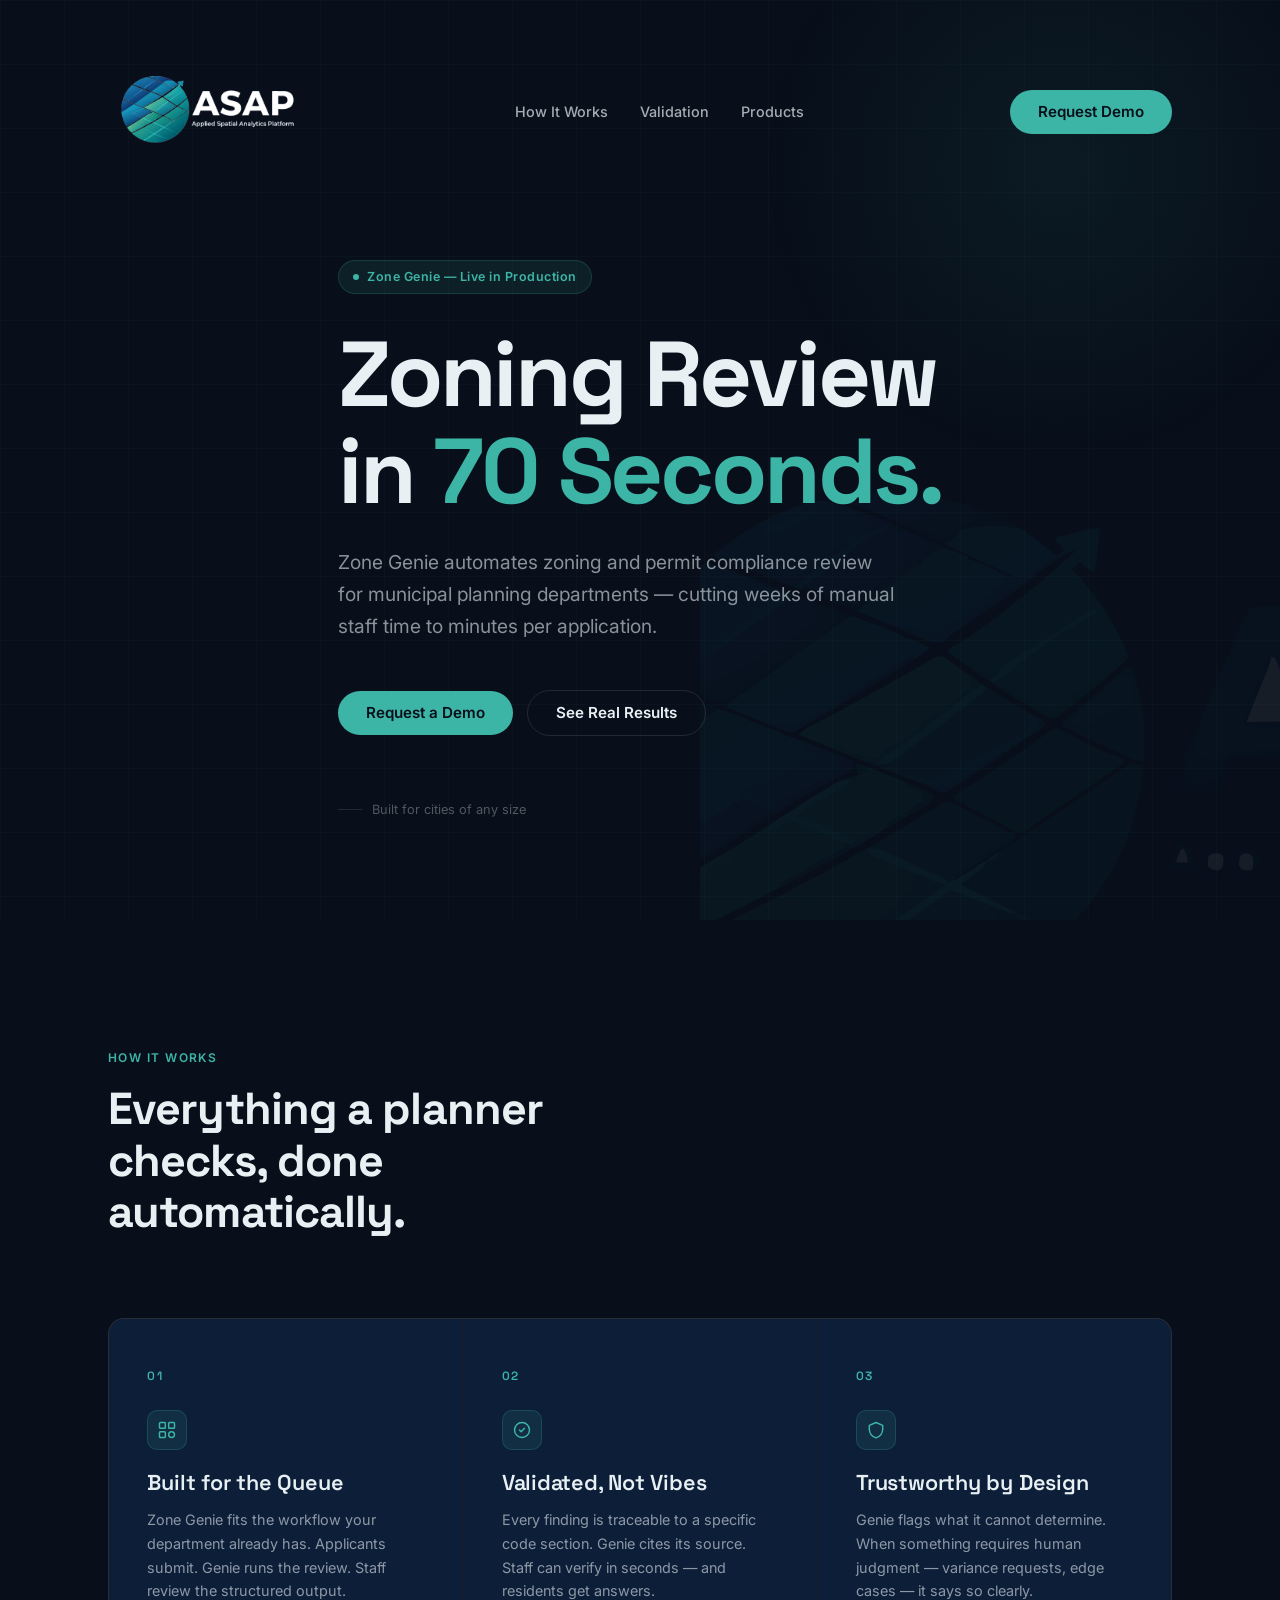
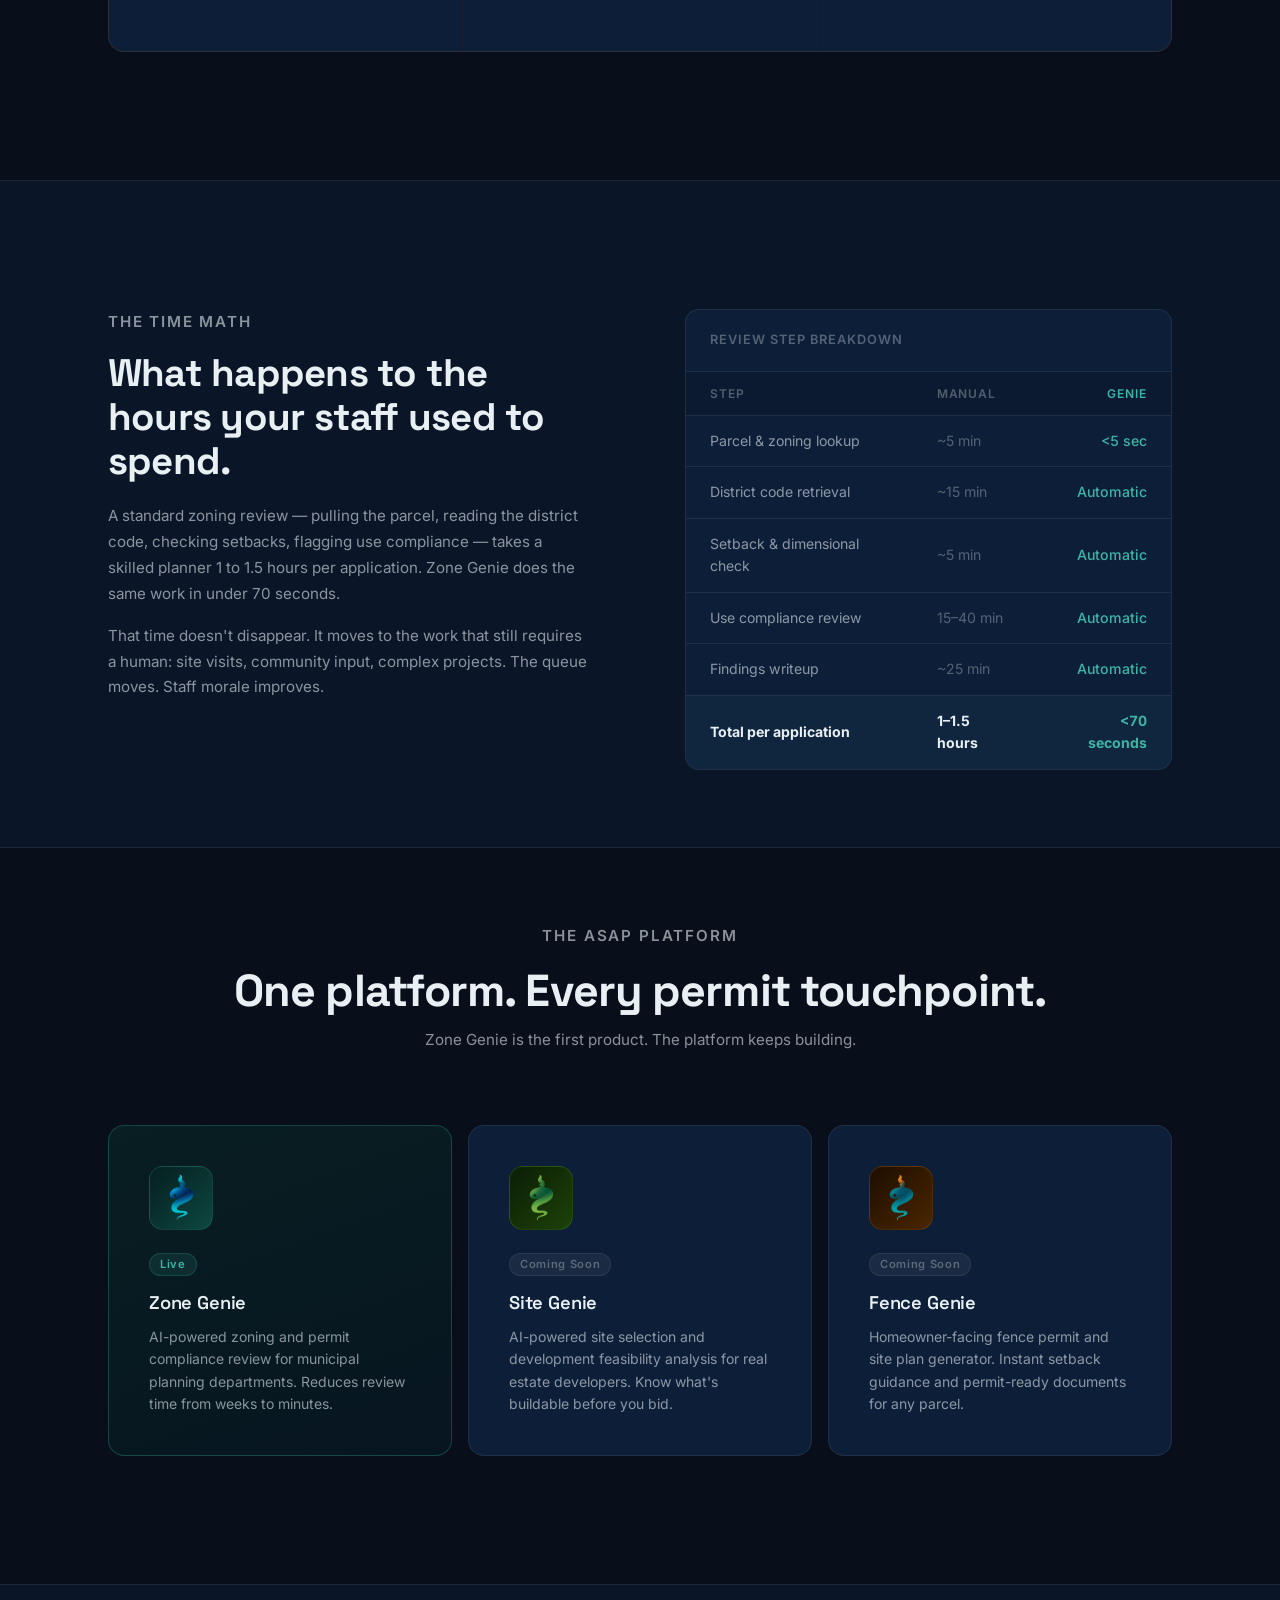
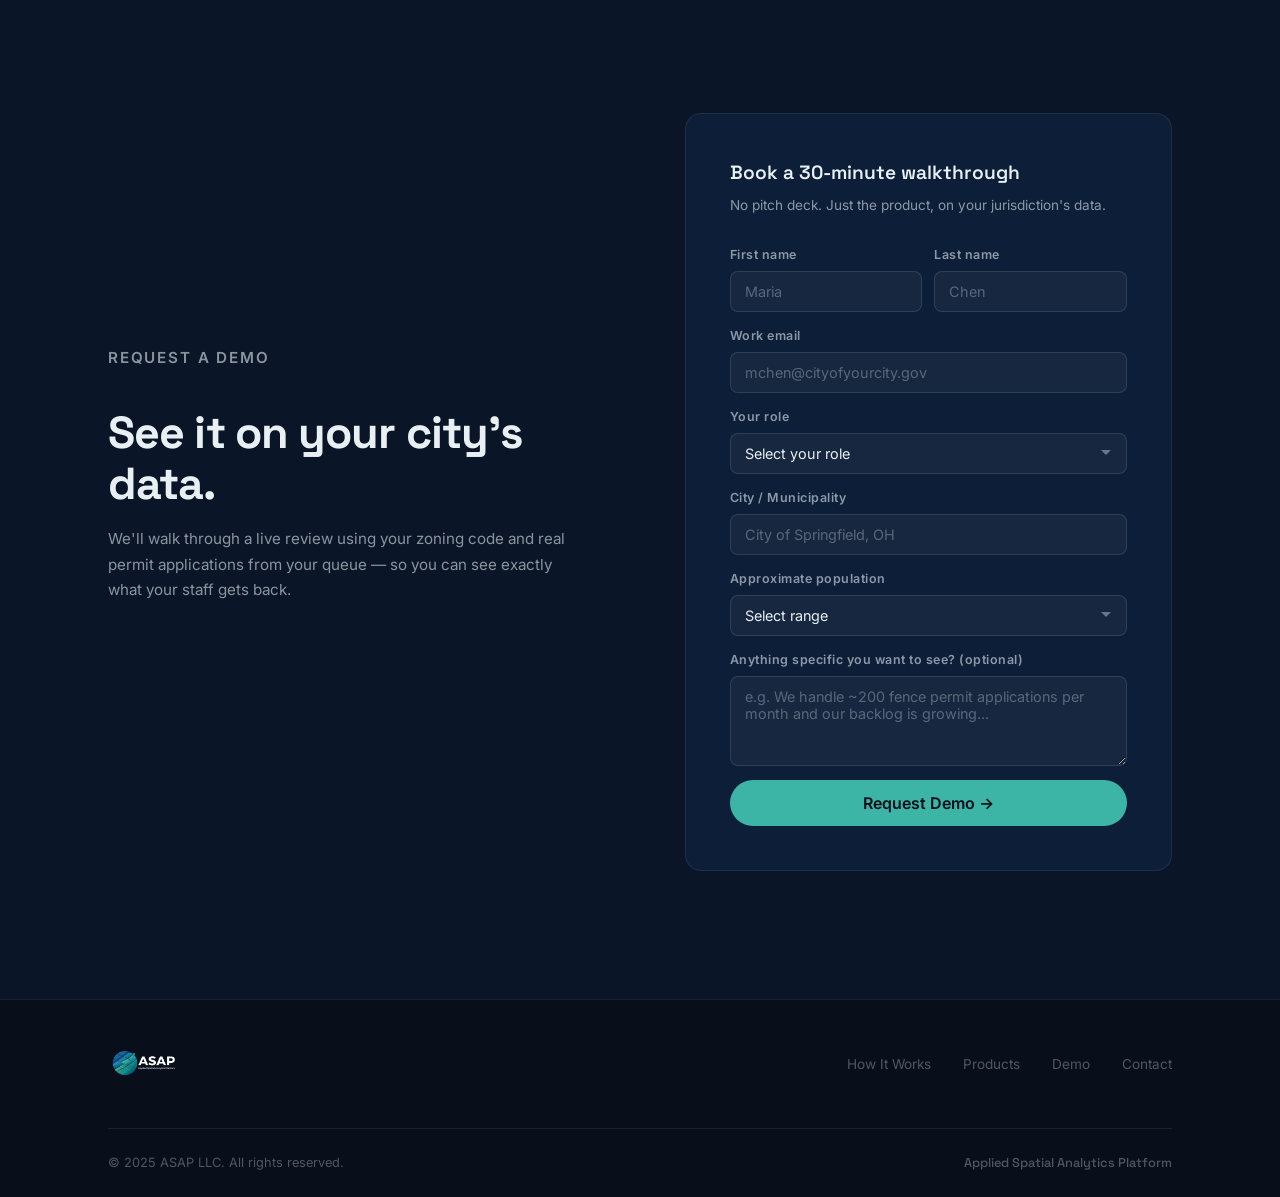
==== index.html @ 1a7049c8 "Initial commit — asapgenie.com marketing site" ====
<!DOCTYPE html>
<html lang="en">
<head>
  <meta charset="UTF-8">
  <meta name="viewport" content="width=device-width, initial-scale=1.0">
  <title>ASAP | Zone Genie — Zoning Review in 70 Seconds</title>
  <meta name="description" content="Zone Genie by ASAP automates zoning and permit review for municipal planning departments. AI-powered compliance checks in minutes, not weeks.">
  <link rel="canonical" href="https://asapgenie.com/">
  <meta property="og:type" content="website">
  <meta property="og:url" content="https://asapgenie.com/">
  <meta property="og:title" content="ASAP | Zone Genie — Zoning Review in 70 Seconds">
  <meta property="og:description" content="Zone Genie automates zoning and permit review so municipalities can process applications in minutes, not weeks.">
  <meta property="og:image" content="https://asapgenie.com/og-image.png">
  <meta property="og:site_name" content="ASAP — Applied Spatial Analytics Platform">
  <meta name="twitter:card" content="summary_large_image">
  <meta name="twitter:title" content="ASAP | Zone Genie — Zoning Review in 70 Seconds">
  <meta name="twitter:description" content="AI-powered zoning and permit review for municipalities.">
  <meta name="twitter:image" content="https://asapgenie.com/og-image.png">
  <link rel="icon" type="image/svg+xml" href="favicon.svg">
  <link rel="icon" type="image/png" sizes="32x32" href="favicon-32.png">
  <link rel="apple-touch-icon" sizes="180x180" href="apple-touch-icon.png">

  <link rel="preconnect" href="https://fonts.googleapis.com">
  <link rel="preconnect" href="https://fonts.gstatic.com" crossorigin>
  <link href="https://fonts.googleapis.com/css2?family=Space+Grotesk:wght@500;600;700&family=Inter:wght@400;500;600&display=swap" rel="stylesheet">

  <style>
    /* ─── Reset ─────────────────────────────────────────────────── */
    *, *::before, *::after { box-sizing: border-box; margin: 0; padding: 0; }
    html { scroll-behavior: smooth; -webkit-text-size-adjust: 100%; }

    /* ─── Tokens ─────────────────────────────────────────────────── */
    :root {
      --bg-base:     #080f1a;
      --bg-surface:  #0a1628;
      --bg-elevated: #0f2b4a;
      --bg-card:     #0d1f38;

      --text-primary:   #e8f0f4;
      --text-secondary: rgba(232,240,244,0.58);
      --text-tertiary:  rgba(232,240,244,0.32);

      --accent:       #3db5a6;
      --accent-dim:   #2a8a7e;
      --accent-glow:  rgba(61,181,166,0.10);
      --accent-border: rgba(61,181,166,0.20);

      /* Product brand colors */
      --color-zg:        #3db5a6;
      --color-zg-border: rgba(61,181,166,0.28);
      --color-zg-bg:     rgba(61,181,166,0.06);
      --color-sg:        #5ec42a;
      --color-sg-border: rgba(94,196,42,0.28);
      --color-sg-bg:     rgba(94,196,42,0.06);
      --color-fg:        #d4831c;
      --color-fg-border: rgba(212,131,28,0.28);
      --color-fg-bg:     rgba(212,131,28,0.06);

      --border:       rgba(255,255,255,0.07);
      --border-light: rgba(255,255,255,0.11);

      --font-display: 'Space Grotesk', sans-serif;
      --font-body:    'Inter', sans-serif;

      --ease-out: cubic-bezier(0.23, 1, 0.32, 1);
      --ease-in-out: cubic-bezier(0.77, 0, 0.175, 1);

      --section-pad: clamp(80px, 10vw, 140px);
      --container:   1160px;
      --gutter:      clamp(20px, 5vw, 48px);
    }

    /* ─── Base ───────────────────────────────────────────────────── */
    body {
      background: var(--bg-base);
      color: var(--text-primary);
      font-family: var(--font-body);
      font-size: 1rem;
      line-height: 1.6;
      overflow-x: hidden;
    }

    ::selection { background: var(--accent); color: #080f1a; }

    a { color: inherit; text-decoration: none; }

    img { display: block; max-width: 100%; }

    .container {
      max-width: var(--container);
      margin: 0 auto;
      padding: 0 var(--gutter);
    }

    /* ─── Nav ────────────────────────────────────────────────────── */
    .nav {
      position: fixed;
      top: 0; left: 0; right: 0;
      z-index: 100;
      padding: 12px 0;
      transition: background-color 280ms var(--ease-out),
                  box-shadow 280ms var(--ease-out),
                  padding 280ms var(--ease-out);
    }

    .nav.scrolled {
      background: rgba(8,15,26,0.92);
      backdrop-filter: blur(20px);
      -webkit-backdrop-filter: blur(20px);
      box-shadow: 0 1px 0 var(--border);
      padding: 8px 0;
    }

    .nav__inner {
      display: flex;
      align-items: center;
      justify-content: space-between;
      gap: 36px;
    }

    .nav__logo {
      display: flex;
      align-items: center;
      gap: 10px;
      flex-shrink: 0;
    }

    .nav__logo img {
      height: 200px;
      width: auto;
      display: block;
      transition: height 320ms var(--ease-out);
    }

    .nav.scrolled .nav__logo img {
      height: 72px;
    }

    .nav__links {
      display: flex;
      align-items: center;
      gap: 32px;
      list-style: none;
    }

    .nav__links a {
      font-size: 0.9rem;
      font-weight: 500;
      color: rgba(232,240,244,0.70);
      transition: color 200ms var(--ease-out);
    }

    @media (hover: hover) and (pointer: fine) {
      .nav__links a:hover { color: var(--text-primary); }
    }

    .nav__cta {
      display: flex;
      align-items: center;
      gap: 12px;
      flex-shrink: 0;
    }

    .nav__hamburger {
      display: none;
      background: none;
      border: none;
      cursor: pointer;
      padding: 4px;
      color: var(--text-primary);
    }

    /* ─── Buttons ────────────────────────────────────────────────── */
    .btn {
      display: inline-flex;
      align-items: center;
      justify-content: center;
      gap: 8px;
      font-family: var(--font-body);
      font-size: 0.9rem;
      font-weight: 600;
      line-height: 1;
      border-radius: 50px;
      border: none;
      cursor: pointer;
      white-space: nowrap;
      transition: transform 160ms var(--ease-out),
                  box-shadow 160ms var(--ease-out),
                  background-color 160ms var(--ease-out);
    }

    .btn:active { transform: scale(0.97); }

    .btn--ghost {
      padding: 10px 20px;
      background: rgba(255,255,255,0.06);
      color: var(--text-primary);
      border: 1px solid var(--border-light);
    }

    @media (hover: hover) and (pointer: fine) {
      .btn--ghost:hover {
        background: rgba(255,255,255,0.10);
        border-color: rgba(255,255,255,0.18);
      }
    }

    .btn--primary {
      padding: 14px 28px;
      background: var(--accent);
      color: #080f1a;
      font-size: 0.95rem;
    }

    @media (hover: hover) and (pointer: fine) {
      .btn--primary:hover {
        background: #4ec9b9;
        box-shadow: 0 8px 32px rgba(61,181,166,0.28);
        transform: translateY(-1px);
      }
    }

    .btn--primary:active { transform: scale(0.97); }

    .btn--outline {
      padding: 14px 28px;
      background: transparent;
      color: var(--text-primary);
      border: 1px solid var(--border-light);
      font-size: 0.95rem;
    }

    @media (hover: hover) and (pointer: fine) {
      .btn--outline:hover {
        border-color: var(--accent-border);
        color: var(--accent);
        transform: translateY(-1px);
      }
    }

    .btn--outline:active { transform: scale(0.97); }

    /* ─── Mobile Menu ────────────────────────────────────────────── */
    .mobile-menu {
      display: none;
      position: fixed;
      top: 0; left: 0; right: 0; bottom: 0;
      z-index: 99;
      background: var(--bg-base);
      padding: 100px var(--gutter) 40px;
      flex-direction: column;
      gap: 8px;
      opacity: 0;
      transform: translateY(-8px);
      transition: opacity 200ms var(--ease-out),
                  transform 200ms var(--ease-out);
    }

    .mobile-menu.open {
      display: flex;
      opacity: 1;
      transform: translateY(0);
    }

    .mobile-menu a {
      font-size: 1.4rem;
      font-family: var(--font-display);
      font-weight: 600;
      color: var(--text-secondary);
      padding: 12px 0;
      border-bottom: 1px solid var(--border);
      transition: color 150ms var(--ease-out);
    }

    .mobile-menu a:hover { color: var(--text-primary); }

    .mobile-menu .btn--primary { margin-top: 24px; width: fit-content; }

    /* ─── Fade-up animation (scroll-triggered, below fold) ─────── */
    .fade-up {
      opacity: 0;
      transform: translateY(12px);
      transition: opacity 400ms var(--ease-out),
                  transform 400ms var(--ease-out);
    }

    .fade-up.visible {
      opacity: 1;
      transform: translateY(0);
    }

    /* ─── Hero entrance (fires on load, no observer needed) ─────── */
    @keyframes heroFadeUp {
      from { opacity: 0; transform: translateY(14px); }
      to   { opacity: 1; transform: translateY(0); }
    }

    @media (prefers-reduced-motion: no-preference) {
      .hero-enter {
        animation: heroFadeUp 500ms var(--ease-out) both;
      }
    }
    @media (prefers-reduced-motion: reduce) {
      .hero-enter { opacity: 1; transform: none; }
    }

    /* ─── Section label ──────────────────────────────────────────── */
    .eyebrow {
      font-family: var(--font-body);
      font-size: 0.75rem;
      font-weight: 600;
      letter-spacing: 0.12em;
      text-transform: uppercase;
      color: var(--accent);
      margin-bottom: 16px;
    }

    /* ═══════════════════════════════════════════════════════════════
       HERO
    ═══════════════════════════════════════════════════════════════ */
    .hero {
      position: relative;
      min-height: 100svh;
      display: flex;
      align-items: center;
      padding: 260px 0 100px;
      overflow: hidden;
    }

    /* Ambient grid texture */
    .hero::before {
      content: '';
      position: absolute;
      inset: 0;
      background-image:
        linear-gradient(rgba(61,181,166,0.03) 1px, transparent 1px),
        linear-gradient(90deg, rgba(61,181,166,0.03) 1px, transparent 1px);
      background-size: 64px 64px;
      pointer-events: none;
    }

    /* Ambient radial glow */
    .hero::after {
      content: '';
      position: absolute;
      top: -20%;
      right: -10%;
      width: 700px;
      height: 700px;
      background: radial-gradient(ellipse at center, rgba(61,181,166,0.07) 0%, transparent 60%);
      pointer-events: none;
    }

    .hero__globe {
      position: absolute;
      right: -60px;
      bottom: -40px;
      width: clamp(380px, 50vw, 680px);
      height: auto;
      opacity: 0.055;
      pointer-events: none;
      user-select: none;
    }

    .hero__content {
      position: relative;
      max-width: 780px;
    }

    .hero__badge {
      display: inline-flex;
      align-items: center;
      gap: 8px;
      padding: 6px 14px;
      border-radius: 50px;
      border: 1px solid var(--accent-border);
      background: var(--accent-glow);
      font-size: 0.78rem;
      font-weight: 600;
      color: var(--accent);
      letter-spacing: 0.04em;
      margin-bottom: 32px;
    }

    .hero__badge-dot {
      width: 6px;
      height: 6px;
      border-radius: 50%;
      background: var(--accent);
      animation: pulse-dot 2.4s ease-in-out infinite;
    }

    @keyframes pulse-dot {
      0%, 100% { opacity: 1; transform: scale(1); }
      50% { opacity: 0.5; transform: scale(0.75); }
    }

    .hero h1 {
      font-family: var(--font-display);
      font-size: clamp(3.0rem, 7.2vw, 6.2rem);
      font-weight: 700;
      line-height: 1.05;
      letter-spacing: -0.035em;
      color: var(--text-primary);
      margin-bottom: 28px;
    }

    .hero h1 em {
      font-style: normal;
      color: var(--accent);
    }

    .hero__sub {
      font-size: clamp(1rem, 2vw, 1.2rem);
      color: var(--text-secondary);
      line-height: 1.65;
      max-width: 560px;
      margin-bottom: 48px;
    }

    .hero__actions {
      display: flex;
      align-items: center;
      flex-wrap: wrap;
      gap: 14px;
    }

    .hero__trust {
      margin-top: 64px;
      display: flex;
      align-items: center;
      gap: 10px;
      font-size: 0.8rem;
      color: var(--text-tertiary);
    }

    .hero__trust-line {
      width: 24px;
      height: 1px;
      background: var(--border-light);
    }

    /* ═══════════════════════════════════════════════════════════════
       STATS
    ═══════════════════════════════════════════════════════════════ */
    .stats {
      padding: 0;
      border-top: 1px solid var(--border);
      border-bottom: 1px solid var(--border);
      background: var(--bg-surface);
    }

    .stats__grid {
      display: grid;
      grid-template-columns: repeat(3, 1fr);
    }

    .stats__item {
      padding: clamp(40px, 6vw, 72px) clamp(24px, 4vw, 56px);
      border-right: 1px solid var(--border);
    }

    .stats__item:last-child { border-right: none; }

    .stats__number {
      font-family: var(--font-display);
      font-size: clamp(2.6rem, 5vw, 4.2rem);
      font-weight: 700;
      letter-spacing: -0.03em;
      line-height: 1;
      color: var(--text-primary);
      font-variant-numeric: tabular-nums;
      margin-bottom: 10px;
    }

    .stats__number span {
      color: var(--accent);
    }

    .stats__label {
      font-size: 0.85rem;
      color: var(--text-secondary);
      line-height: 1.4;
      max-width: 180px;
    }

    /* ═══════════════════════════════════════════════════════════════
       PILLARS
    ═══════════════════════════════════════════════════════════════ */
    .pillars {
      padding: var(--section-pad) 0;
    }

    .pillars__header {
      margin-bottom: clamp(48px, 7vw, 80px);
    }

    .pillars__header h2 {
      font-family: var(--font-display);
      font-size: clamp(1.8rem, 3.5vw, 2.8rem);
      font-weight: 700;
      letter-spacing: -0.02em;
      line-height: 1.15;
      max-width: 560px;
    }

    .pillars__grid {
      display: grid;
      grid-template-columns: repeat(3, 1fr);
      gap: 1px;
      background: var(--border);
      border: 1px solid var(--border);
      border-radius: 16px;
      overflow: hidden;
    }

    .pillar {
      background: var(--bg-card);
      padding: clamp(32px, 4vw, 48px) clamp(24px, 3vw, 40px);
      transition: background-color 200ms var(--ease-out);
    }

    @media (hover: hover) and (pointer: fine) {
      .pillar:hover { background: #10253e; }
    }

    .pillar__num {
      font-family: var(--font-display);
      font-size: 0.75rem;
      font-weight: 600;
      letter-spacing: 0.10em;
      color: var(--accent);
      margin-bottom: 24px;
    }

    .pillar__icon {
      width: 40px;
      height: 40px;
      border-radius: 10px;
      background: var(--accent-glow);
      border: 1px solid var(--accent-border);
      display: flex;
      align-items: center;
      justify-content: center;
      margin-bottom: 20px;
    }

    .pillar__icon svg {
      width: 20px;
      height: 20px;
      stroke: var(--accent);
      fill: none;
      stroke-width: 1.75;
      stroke-linecap: round;
      stroke-linejoin: round;
    }

    .pillar h3 {
      font-family: var(--font-display);
      font-size: clamp(1.1rem, 1.8vw, 1.35rem);
      font-weight: 600;
      letter-spacing: -0.01em;
      margin-bottom: 12px;
      line-height: 1.2;
    }

    .pillar p {
      font-size: 0.9rem;
      color: var(--text-secondary);
      line-height: 1.65;
    }

    /* ═══════════════════════════════════════════════════════════════
       VALIDATION
    ═══════════════════════════════════════════════════════════════ */
    .validation {
      padding: var(--section-pad) 0 clamp(48px, 6vw, 80px);
      background: var(--bg-surface);
      border-top: 1px solid var(--border);
      border-bottom: 1px solid var(--border);
    }

    .validation__inner {
      display: grid;
      grid-template-columns: 1fr 1fr;
      gap: clamp(48px, 7vw, 96px);
      align-items: start;
    }

    .validation__prose h2 {
      font-family: var(--font-display);
      font-size: clamp(1.7rem, 3vw, 2.5rem);
      font-weight: 700;
      letter-spacing: -0.02em;
      line-height: 1.15;
      margin-bottom: 20px;
    }

    .validation__prose p {
      font-size: 0.95rem;
      color: var(--text-secondary);
      line-height: 1.7;
      margin-bottom: 16px;
      max-width: 480px;
    }

    .validation__cite {
      margin-top: 32px;
      display: flex;
      align-items: center;
      gap: 12px;
      padding: 16px 20px;
      border-radius: 10px;
      background: var(--accent-glow);
      border: 1px solid var(--accent-border);
    }

    .validation__cite-bar {
      width: 3px;
      height: 40px;
      background: var(--accent);
      border-radius: 2px;
      flex-shrink: 0;
    }

    .validation__cite p {
      font-size: 0.85rem;
      color: var(--text-secondary);
      margin: 0;
      max-width: none;
    }

    .validation__cite strong {
      color: var(--text-primary);
      font-weight: 600;
    }

    /* Time math table */
    .time-math {
      background: var(--bg-card);
      border: 1px solid var(--border);
      border-radius: 14px;
      overflow: hidden;
    }

    .time-math__header {
      padding: 20px 24px;
      border-bottom: 1px solid var(--border);
      font-size: 0.8rem;
      font-weight: 600;
      letter-spacing: 0.08em;
      text-transform: uppercase;
      color: var(--text-tertiary);
    }

    .time-table {
      width: 100%;
      border-collapse: collapse;
    }

    .time-table th {
      padding: 12px 24px;
      text-align: left;
      font-size: 0.75rem;
      font-weight: 600;
      letter-spacing: 0.08em;
      text-transform: uppercase;
      color: var(--text-tertiary);
      border-bottom: 1px solid var(--border);
      background: rgba(0,0,0,0.15);
    }

    .time-table th:last-child { text-align: right; }

    .time-table td {
      padding: 14px 24px;
      font-size: 0.88rem;
      color: var(--text-secondary);
      border-bottom: 1px solid var(--border);
      vertical-align: middle;
    }

    .time-table tr:last-child td { border-bottom: none; }

    .time-table td:last-child {
      text-align: right;
      font-variant-numeric: tabular-nums;
      font-weight: 500;
    }

    .time-table .auto {
      color: var(--accent);
      font-weight: 600;
    }

    .time-table .manual {
      color: var(--text-tertiary);
    }

    .time-table .total-row td {
      font-weight: 600;
      color: var(--text-primary);
      background: rgba(61,181,166,0.05);
      border-top: 1px solid var(--accent-border);
    }

    .time-table .total-row td:last-child {
      color: var(--accent);
    }

    /* ═══════════════════════════════════════════════════════════════
       SUITE
    ═══════════════════════════════════════════════════════════════ */
    .suite {
      padding: clamp(48px, 6vw, 80px) 0 var(--section-pad);
    }

    .suite__header {
      text-align: center;
      margin-bottom: clamp(48px, 7vw, 72px);
    }

    .suite__header h2 {
      font-family: var(--font-display);
      font-size: clamp(1.8rem, 3.5vw, 2.8rem);
      font-weight: 700;
      letter-spacing: -0.02em;
      line-height: 1.15;
      margin-bottom: 12px;
    }

    .suite__header p {
      font-size: 0.95rem;
      color: var(--text-secondary);
    }

    .suite__grid {
      display: grid;
      grid-template-columns: repeat(3, 1fr);
      gap: 16px;
    }

    .suite-card {
      display: block;
      border: 1px solid var(--border);
      border-radius: 16px;
      padding: clamp(28px, 3.5vw, 40px);
      background: var(--bg-card);
      color: inherit;
      text-decoration: none;
      transition: border-color 200ms var(--ease-out),
                  transform 200ms var(--ease-out);
    }

    .suite-card--active {
      border-color: var(--color-zg-border);
      background: linear-gradient(160deg, #081e22 0%, #071520 100%);
    }

    .suite-card--pipeline {
      opacity: 0.55;
    }

    @media (hover: hover) and (pointer: fine) {
      .suite-card--zg:hover {
        border-color: var(--color-zg-border);
        transform: translateY(-3px);
      }

      .suite-card--sg:hover {
        border-color: var(--color-sg-border);
        transform: translateY(-3px);
      }

      .suite-card--fg:hover {
        border-color: var(--color-fg-border);
        transform: translateY(-3px);
      }

      .suite-card--pipeline:hover {
        opacity: 0.75;
      }
    }

    .suite-card:active { transform: scale(0.98); }

    .suite-card__mark {
      width: 64px;
      height: 64px;
      border-radius: 14px;
      display: flex;
      align-items: center;
      justify-content: center;
      margin-bottom: 20px;
      flex-shrink: 0;
      overflow: hidden;
    }

    .suite-card__mark img {
      width: 76%;
      height: 76%;
      object-fit: contain;
      display: block;
    }

    .suite-card__mark--zg {
      background: linear-gradient(135deg, #061e20, #0d4840);
      color: var(--color-zg);
      border: 1px solid rgba(61,181,166,0.20);
    }

    .suite-card__mark--sg {
      background: linear-gradient(135deg, #0c1e06, #1c4208);
      color: var(--color-sg);
      border: 1px solid rgba(94,196,42,0.20);
    }

    .suite-card__mark--fg {
      background: linear-gradient(135deg, #1e0e00, #4a2600);
      color: var(--color-fg);
      border: 1px solid rgba(212,131,28,0.20);
    }

    .suite-card__status {
      display: inline-block;
      padding: 2px 10px;
      border-radius: 50px;
      font-size: 0.7rem;
      font-weight: 600;
      letter-spacing: 0.06em;
      margin-bottom: 12px;
    }

    .suite-card__status--live {
      background: rgba(61,181,166,0.12);
      color: var(--accent);
      border: 1px solid var(--accent-border);
    }

    .suite-card__status--pipeline {
      background: rgba(255,255,255,0.05);
      color: var(--text-tertiary);
      border: 1px solid var(--border);
    }

    .suite-card h3 {
      font-family: var(--font-display);
      font-size: 1.15rem;
      font-weight: 600;
      letter-spacing: -0.01em;
      margin-bottom: 8px;
    }

    .suite-card p {
      font-size: 0.875rem;
      color: var(--text-secondary);
      line-height: 1.6;
    }

    /* ═══════════════════════════════════════════════════════════════
       CTA / FORM
    ═══════════════════════════════════════════════════════════════ */
    .cta-section {
      padding: var(--section-pad) 0;
      border-top: 1px solid var(--border);
      background: var(--bg-surface);
    }

    .cta-section__inner {
      display: grid;
      grid-template-columns: 1fr 1fr;
      gap: clamp(48px, 7vw, 96px);
      align-items: center;
    }

    .cta-section__left h2 {
      font-family: var(--font-display);
      font-size: clamp(1.8rem, 3.5vw, 2.8rem);
      font-weight: 700;
      letter-spacing: -0.02em;
      line-height: 1.15;
      margin-bottom: 16px;
    }

    .cta-section__left > p {
      font-size: 0.95rem;
      color: var(--text-secondary);
      line-height: 1.7;
      margin-bottom: 36px;
      max-width: 460px;
    }


    /* Form */
    .demo-form {
      background: var(--bg-card);
      border: 1px solid var(--border);
      border-radius: 16px;
      padding: clamp(28px, 4vw, 44px);
    }

    .demo-form h3 {
      font-family: var(--font-display);
      font-size: 1.2rem;
      font-weight: 600;
      margin-bottom: 6px;
    }

    .demo-form__sub {
      font-size: 0.85rem;
      color: var(--text-secondary);
      margin-bottom: 28px;
    }

    .form-row {
      display: grid;
      grid-template-columns: 1fr 1fr;
      gap: 12px;
    }

    .form-group {
      display: flex;
      flex-direction: column;
      gap: 6px;
      margin-bottom: 14px;
    }

    .form-group.full { grid-column: 1 / -1; }

    label {
      font-size: 0.78rem;
      font-weight: 600;
      letter-spacing: 0.04em;
      color: var(--text-secondary);
    }

    input, select, textarea {
      font-family: var(--font-body);
      font-size: 0.9rem;
      color: var(--text-primary);
      background: rgba(255,255,255,0.04);
      border: 1px solid var(--border-light);
      border-radius: 8px;
      padding: 11px 14px;
      outline: none;
      width: 100%;
      transition: border-color 150ms var(--ease-out),
                  background-color 150ms var(--ease-out);
      -webkit-appearance: none;
    }

    input::placeholder, textarea::placeholder {
      color: var(--text-tertiary);
    }

    input:focus, select:focus, textarea:focus {
      border-color: var(--accent);
      background: rgba(61,181,166,0.04);
    }

    select {
      background-image: url("data:image/svg+xml,%3Csvg xmlns='http://www.w3.org/2000/svg' width='12' height='12' viewBox='0 0 12 12'%3E%3Cpath fill='rgba(232,240,244,0.4)' d='M6 8L1 3h10z'/%3E%3C/svg%3E");
      background-repeat: no-repeat;
      background-position: right 14px center;
      padding-right: 36px;
      cursor: pointer;
    }

    select option {
      background: #0d1f38;
      color: var(--text-primary);
    }

    textarea { resize: vertical; min-height: 90px; }

    .form-submit {
      margin-top: 4px;
    }

    .form-submit .btn--primary {
      width: 100%;
      padding: 15px;
      font-size: 1rem;
    }

    .form-note {
      margin-top: 12px;
      font-size: 0.75rem;
      color: var(--text-tertiary);
      text-align: center;
    }

    .form-status {
      display: none;
      text-align: center;
      padding: 20px;
      border-radius: 10px;
      font-size: 0.9rem;
    }

    .form-status.success {
      display: block;
      background: rgba(61,181,166,0.08);
      border: 1px solid var(--accent-border);
      color: var(--accent);
    }

    .form-status.error {
      display: block;
      background: rgba(220,60,60,0.08);
      border: 1px solid rgba(220,60,60,0.2);
      color: #f87171;
    }

    /* ═══════════════════════════════════════════════════════════════
       FOOTER
    ═══════════════════════════════════════════════════════════════ */
    .footer {
      padding: 28px 0 24px;
      border-top: 1px solid var(--border);
    }

    .footer__inner {
      display: flex;
      align-items: center;
      justify-content: space-between;
      gap: 32px;
      flex-wrap: wrap;
      margin-bottom: 28px;
    }

    .footer__brand {
      display: flex;
      align-items: center;
      gap: 10px;
    }

    .footer__brand img {
      height: 28px;
      width: auto;
    }

    .footer__links {
      display: flex;
      gap: 32px;
      list-style: none;
    }

    .footer__links a {
      font-size: 0.85rem;
      color: var(--text-tertiary);
      transition: color 150ms var(--ease-out);
    }

    @media (hover: hover) and (pointer: fine) {
      .footer__links a:hover { color: var(--text-secondary); }
    }

    .footer__bottom {
      padding-top: 24px;
      border-top: 1px solid var(--border);
      display: flex;
      align-items: center;
      justify-content: space-between;
      flex-wrap: wrap;
      gap: 12px;
    }

    .footer__copy {
      font-size: 0.8rem;
      color: var(--text-tertiary);
    }

    .footer__tagline {
      font-size: 0.8rem;
      color: var(--text-tertiary);
      font-family: var(--font-display);
      font-weight: 500;
    }

    /* ─── Reduced motion ─────────────────────────────────────────── */
    @media (prefers-reduced-motion: reduce) {
      .fade-up {
        opacity: 1;
        transform: none;
        transition: none;
      }

      .hero__badge-dot { animation: none; }

      .btn, .suite-card, .pillar, .nav, input, select, textarea {
        transition: none;
      }
    }

    /* ─── Responsive ─────────────────────────────────────────────── */
    @media (max-width: 900px) {
      .nav__links { display: none; }
      .nav__cta .btn--ghost { display: none; }
      .nav__hamburger { display: flex; }

      .stats__grid { grid-template-columns: 1fr; }
      .stats__item {
        border-right: none;
        border-bottom: 1px solid var(--border);
        padding: 36px var(--gutter);
      }
      .stats__item:last-child { border-bottom: none; }

      .pillars__grid { grid-template-columns: 1fr; gap: 1px; }

      .validation__inner { grid-template-columns: 1fr; gap: 40px; }

      .suite__grid { grid-template-columns: 1fr; }

      .cta-section__inner { grid-template-columns: 1fr; }

      .form-row { grid-template-columns: 1fr; }
    }

    @media (max-width: 600px) {
      .hero h1 { font-size: clamp(2.4rem, 11vw, 3.4rem); }
      .hero__actions { flex-direction: column; align-items: flex-start; }
      .hero__actions .btn { width: 100%; justify-content: center; }

      .footer__inner { flex-direction: column; gap: 24px; }
      .footer__links { flex-direction: column; gap: 12px; }
      .footer__bottom { flex-direction: column; align-items: flex-start; }
    }
  </style>
</head>
<body>

  <!-- ═══ NAV ═══════════════════════════════════════════════════════ -->
  <nav class="nav" id="nav" role="navigation" aria-label="Main navigation">
    <div class="container">
      <div class="nav__inner">
        <a class="nav__logo" href="/" aria-label="ASAP — Applied Spatial Analytics Platform (home)">
          <img src="asap-logo-official-white-wordmark.png" alt="ASAP">
        </a>

        <ul class="nav__links">
          <li><a href="#pillars">How It Works</a></li>
          <li><a href="#validation">Validation</a></li>
          <li><a href="#suite">Products</a></li>
        </ul>

        <div class="nav__cta">
          <a class="btn btn--primary" href="#demo">Request Demo</a>
        </div>

        <button class="nav__hamburger" id="hamburger" aria-label="Open menu" aria-expanded="false" aria-controls="mobile-menu">
          <svg width="22" height="22" viewBox="0 0 22 22" fill="none" stroke="currentColor" stroke-width="1.75" stroke-linecap="round">
            <line x1="3" y1="7" x2="19" y2="7"/>
            <line x1="3" y1="15" x2="19" y2="15"/>
          </svg>
        </button>
      </div>
    </div>
  </nav>

  <!-- Mobile Menu -->
  <div class="mobile-menu" id="mobile-menu" role="dialog" aria-modal="true" aria-label="Navigation menu">
    <a href="#pillars" class="mobile-menu__link">How It Works</a>
    <a href="#validation" class="mobile-menu__link">Validation</a>
    <a href="#suite" class="mobile-menu__link">Products</a>
    <a class="btn btn--primary" href="#demo">Request Demo</a>
  </div>

  <main>

    <!-- ═══ HERO ════════════════════════════════════════════════════ -->
    <section class="hero" aria-label="Hero">
      <img class="hero__globe" src="asap-globe.svg" alt="" aria-hidden="true">

      <div class="container">
        <div class="hero__content">
          <div class="hero__badge hero-enter" style="animation-delay: 0ms;">
            <span class="hero__badge-dot" aria-hidden="true"></span>
            Zone Genie — Live in Production
          </div>

          <h1 class="hero-enter" style="animation-delay: 80ms;">
            Zoning Review<br>in <em>70 Seconds.</em>
          </h1>

          <p class="hero__sub hero-enter" style="animation-delay: 160ms;">
            Zone Genie automates zoning and permit compliance review for municipal planning departments — cutting weeks of manual staff time to minutes per application.
          </p>

          <div class="hero__actions hero-enter" style="animation-delay: 240ms;">
            <a class="btn btn--primary" href="#demo">Request a Demo</a>
            <a class="btn btn--outline" href="#validation">See Real Results</a>
          </div>

          <div class="hero__trust hero-enter" style="animation-delay: 320ms;">
            <span class="hero__trust-line" aria-hidden="true"></span>
            Built for cities of any size
          </div>
        </div>
      </div>
    </section>

    <!-- ═══ PILLARS ══════════════════════════════════════════════════ -->
    <section class="pillars" id="pillars" aria-label="How it works">
      <div class="container">
        <div class="pillars__header fade-up">
          <p class="eyebrow">How It Works</p>
          <h2>Everything a planner checks, done automatically.</h2>
        </div>

        <div class="pillars__grid fade-up" style="transition-delay:60ms;">

          <div class="pillar">
            <div class="pillar__num">01</div>
            <div class="pillar__icon" aria-hidden="true">
              <svg viewBox="0 0 24 24">
                <rect x="3" y="3" width="7" height="7" rx="1"/>
                <rect x="14" y="3" width="7" height="7" rx="1"/>
                <rect x="3" y="14" width="7" height="7" rx="1"/>
                <circle cx="17.5" cy="17.5" r="3.5"/>
              </svg>
            </div>
            <h3>Built for the Queue</h3>
            <p>Zone Genie fits the workflow your department already has. Applicants submit. Genie runs the review. Staff review the structured output.</p>
          </div>

          <div class="pillar">
            <div class="pillar__num">02</div>
            <div class="pillar__icon" aria-hidden="true">
              <svg viewBox="0 0 24 24">
                <path d="M9 12l2 2 4-4"/>
                <path d="M12 3a9 9 0 100 18A9 9 0 0012 3z"/>
              </svg>
            </div>
            <h3>Validated, Not Vibes</h3>
            <p>Every finding is traceable to a specific code section. Genie cites its source. Staff can verify in seconds — and residents get answers.</p>
          </div>

          <div class="pillar">
            <div class="pillar__num">03</div>
            <div class="pillar__icon" aria-hidden="true">
              <svg viewBox="0 0 24 24">
                <path d="M12 3l8 3.5v5c0 4.5-3.4 8.7-8 10-4.6-1.3-8-5.5-8-10v-5L12 3z"/>
              </svg>
            </div>
            <h3>Trustworthy by Design</h3>
            <p>Genie flags what it cannot determine. When something requires human judgment — variance requests, edge cases — it says so clearly.</p>
          </div>

        </div>
      </div>
    </section>

    <!-- ═══ VALIDATION ════════════════════════════════════════════════ -->
    <section class="validation" id="validation" aria-label="Real results">
      <div class="container">
        <div class="validation__inner">

          <div class="validation__prose fade-up">
            <p class="eyebrow">The Time Math</p>
            <h2>What happens to the hours your staff used to spend.</h2>
            <p>
              A standard zoning review — pulling the parcel, reading the district code, checking setbacks, flagging use compliance — takes a skilled planner 1 to 1.5 hours per application. Zone Genie does the same work in under 70 seconds.
            </p>
            <p>
              That time doesn't disappear. It moves to the work that still requires a human: site visits, community input, complex projects. The queue moves. Staff morale improves.
            </p>
          </div>

          <div class="fade-up" style="transition-delay:80ms;">
            <div class="time-math">
              <div class="time-math__header">Review Step Breakdown</div>
              <table class="time-table" aria-label="Time comparison per review step">
                <thead>
                  <tr>
                    <th scope="col">Step</th>
                    <th scope="col">Manual</th>
                    <th scope="col" style="color: var(--accent);">Genie</th>
                  </tr>
                </thead>
                <tbody>
                  <tr>
                    <td>Parcel &amp; zoning lookup</td>
                    <td class="manual">~5 min</td>
                    <td class="auto">&lt;5 sec</td>
                  </tr>
                  <tr>
                    <td>District code retrieval</td>
                    <td class="manual">~15 min</td>
                    <td class="auto">Automatic</td>
                  </tr>
                  <tr>
                    <td>Setback &amp; dimensional check</td>
                    <td class="manual">~5 min</td>
                    <td class="auto">Automatic</td>
                  </tr>
                  <tr>
                    <td>Use compliance review</td>
                    <td class="manual">15–40 min</td>
                    <td class="auto">Automatic</td>
                  </tr>
                  <tr>
                    <td>Findings writeup</td>
                    <td class="manual">~25 min</td>
                    <td class="auto">Automatic</td>
                  </tr>
                  <tr class="total-row">
                    <td><strong>Total per application</strong></td>
                    <td><strong>1–1.5 hours</strong></td>
                    <td><strong>&lt;70 seconds</strong></td>
                  </tr>
                </tbody>
              </table>
            </div>
          </div>

        </div>
      </div>
    </section>

    <!-- ═══ SUITE ════════════════════════════════════════════════════ -->
    <section class="suite" id="suite" aria-label="Product suite">
      <div class="container">
        <div class="suite__header fade-up">
          <p class="eyebrow">The ASAP Platform</p>
          <h2>One platform. Every permit touchpoint.</h2>
          <p>Zone Genie is the first product. The platform keeps building.</p>
        </div>

        <div class="suite__grid">
          <div class="suite-card suite-card--active suite-card--zg fade-up">
            <div class="suite-card__mark suite-card__mark--zg" aria-label="Zone Genie logo mark"><img src="zone-genie-lamp.png" alt=""></div>
            <div class="suite-card__status suite-card__status--live">Live</div>
            <h3>Zone Genie</h3>
            <p>AI-powered zoning and permit compliance review for municipal planning departments. Reduces review time from weeks to minutes.</p>
          </div>

          <div class="suite-card suite-card--pipeline suite-card--sg fade-up" style="transition-delay:80ms;">
            <div class="suite-card__mark suite-card__mark--sg" aria-label="Site Genie logo mark"><img src="site-genie-lamp.png" alt=""></div>
            <div class="suite-card__status suite-card__status--pipeline">Coming Soon</div>
            <h3>Site Genie</h3>
            <p>AI-powered site selection and development feasibility analysis for real estate developers. Know what's buildable before you bid.</p>
          </div>

          <div class="suite-card suite-card--pipeline suite-card--fg fade-up" style="transition-delay:160ms;">
            <div class="suite-card__mark suite-card__mark--fg" aria-label="Fence Genie logo mark"><img src="fence-genie-lamp.png" alt=""></div>
            <div class="suite-card__status suite-card__status--pipeline">Coming Soon</div>
            <h3>Fence Genie</h3>
            <p>Homeowner-facing fence permit and site plan generator. Instant setback guidance and permit-ready documents for any parcel.</p>
          </div>
        </div>
      </div>
    </section>

    <!-- ═══ CTA / FORM ════════════════════════════════════════════════ -->
    <section class="cta-section" id="demo" aria-label="Request a demo">
      <div class="container">
        <div class="cta-section__inner">

          <div class="cta-section__left fade-up">
            <p class="eyebrow">Request a Demo</p>
            <h2>See it on your city's data.</h2>
            <p>
              We'll walk through a live review using your zoning code and real permit applications from your queue — so you can see exactly what your staff gets back.
            </p>

          </div>

          <div class="fade-up" style="transition-delay:80ms;">
            <div class="demo-form">
              <h3>Book a 30-minute walkthrough</h3>
              <p class="demo-form__sub">No pitch deck. Just the product, on your jurisdiction's data.</p>

              <!--
                  Demo request submissions are routed to: andie@asapgenie.com
                  Backend: Formspree. To change recipient, log in at formspree.io,
                  open this form's settings, and update the email address.
                  The _to field below only works on Formspree paid plans.
              -->
              <form id="demo-form" action="https://formspree.io/f/mvzvqpww" method="POST" novalidate>
                <input type="hidden" name="_subject" value="ASAP — Zone Genie Demo Request">
                <input type="hidden" name="_to" value="andie@asapgenie.com">
                <div class="form-row">
                  <div class="form-group">
                    <label for="first-name">First name</label>
                    <input type="text" id="first-name" name="firstName" placeholder="Maria" required autocomplete="given-name">
                  </div>
                  <div class="form-group">
                    <label for="last-name">Last name</label>
                    <input type="text" id="last-name" name="lastName" placeholder="Chen" required autocomplete="family-name">
                  </div>
                </div>

                <div class="form-group full">
                  <label for="email">Work email</label>
                  <input type="email" id="email" name="email" placeholder="mchen@cityofyourcity.gov" required autocomplete="email">
                </div>

                <div class="form-group full">
                  <label for="title">Your role</label>
                  <select id="title" name="title" required>
                    <option value="" disabled selected>Select your role</option>
                    <option>Zoning Administrator</option>
                    <option>Planning Director</option>
                    <option>Building Official</option>
                    <option>City Manager / Administrator</option>
                    <option>GIS / Data Staff</option>
                    <option>IT Director</option>
                    <option>Other</option>
                  </select>
                </div>

                <div class="form-group full">
                  <label for="city">City / Municipality</label>
                  <input type="text" id="city" name="city" placeholder="City of Springfield, OH" required autocomplete="organization">
                </div>

                <div class="form-group full">
                  <label for="population">Approximate population</label>
                  <select id="population" name="population">
                    <option value="" disabled selected>Select range</option>
                    <option>Under 25,000</option>
                    <option>25,000 – 75,000</option>
                    <option>75,000 – 150,000</option>
                    <option>150,000 – 300,000</option>
                    <option>Over 300,000</option>
                  </select>
                </div>

                <div class="form-group full">
                  <label for="message">Anything specific you want to see? (optional)</label>
                  <textarea id="message" name="message" placeholder="e.g. We handle ~200 fence permit applications per month and our backlog is growing..."></textarea>
                </div>

                <div class="form-submit">
                  <button type="submit" class="btn btn--primary">Request Demo →</button>
                </div>
              </form>

              <div class="form-status" id="form-status" role="status" aria-live="polite"></div>
            </div>
          </div>

        </div>
      </div>
    </section>

  </main>

  <!-- ═══ FOOTER ═══════════════════════════════════════════════════ -->
  <footer class="footer" aria-label="Site footer">
    <div class="container">
      <div class="footer__inner">
        <a class="footer__brand" href="/" aria-label="ASAP home">
          <img src="asap-logo-official-white-wordmark.png" alt="ASAP" style="height:72px;width:auto;">
        </a>

        <ul class="footer__links">
          <li><a href="#pillars">How It Works</a></li>
          <li><a href="#suite">Products</a></li>
          <li><a href="#demo">Demo</a></li>
          <li><a href="mailto:hello@asapgenie.com">Contact</a></li>
        </ul>
      </div>

      <div class="footer__bottom">
        <p class="footer__copy">© 2025 ASAP LLC. All rights reserved.</p>
        <p class="footer__tagline">Applied Spatial Analytics Platform</p>
      </div>
    </div>
  </footer>

  <!-- ═══ SCRIPTS ══════════════════════════════════════════════════ -->
  <script>
    // Nav scroll state
    const nav = document.getElementById('nav');
    const onScroll = () => {
      nav.classList.toggle('scrolled', window.scrollY > 24);
    };
    window.addEventListener('scroll', onScroll, { passive: true });
    onScroll();

    // Mobile menu
    const hamburger = document.getElementById('hamburger');
    const mobileMenu = document.getElementById('mobile-menu');
    let menuOpen = false;

    hamburger.addEventListener('click', () => {
      menuOpen = !menuOpen;
      hamburger.setAttribute('aria-expanded', menuOpen);
      if (menuOpen) {
        mobileMenu.style.display = 'flex';
        // Force reflow then animate in
        requestAnimationFrame(() => {
          requestAnimationFrame(() => {
            mobileMenu.classList.add('open');
          });
        });
        document.body.style.overflow = 'hidden';
      } else {
        mobileMenu.classList.remove('open');
        document.body.style.overflow = '';
        setTimeout(() => {
          mobileMenu.style.display = 'none';
        }, 220);
      }
    });

    // Close mobile menu on link click
    mobileMenu.querySelectorAll('a').forEach(link => {
      link.addEventListener('click', () => {
        menuOpen = false;
        hamburger.setAttribute('aria-expanded', 'false');
        mobileMenu.classList.remove('open');
        document.body.style.overflow = '';
        setTimeout(() => { mobileMenu.style.display = 'none'; }, 220);
      });
    });

    // Fade-up IntersectionObserver
    const prefersReduced = window.matchMedia('(prefers-reduced-motion: reduce)').matches;
    if (!prefersReduced) {
      const io = new IntersectionObserver(entries => {
        entries.forEach(e => {
          if (e.isIntersecting) {
            e.target.classList.add('visible');
            io.unobserve(e.target);
          }
        });
      }, { threshold: 0.08 });

      document.querySelectorAll('.fade-up').forEach(el => io.observe(el));
    } else {
      document.querySelectorAll('.fade-up').forEach(el => el.classList.add('visible'));
    }

    // Demo form — async Formspree submit
    const demoForm = document.getElementById('demo-form');
    const formStatus = document.getElementById('form-status');
    const submitBtn = demoForm ? demoForm.querySelector('[type="submit"]') : null;

    if (demoForm) {
      demoForm.addEventListener('submit', async e => {
        e.preventDefault();

        const data = new FormData(demoForm);
        submitBtn.disabled = true;
        submitBtn.textContent = 'Sending…';

        try {
          const res = await fetch(demoForm.action, {
            method: 'POST',
            body: data,
            headers: { 'Accept': 'application/json' }
          });

          if (res.ok) {
            demoForm.style.display = 'none';
            formStatus.className = 'form-status success';
            formStatus.textContent = "✓ Request received. We'll be in touch within one business day.";
          } else {
            throw new Error('Server error');
          }
        } catch {
          formStatus.className = 'form-status error';
          formStatus.textContent = 'Something went wrong. Please email us directly at hello@asapgenie.com';
          submitBtn.disabled = false;
          submitBtn.textContent = 'Request Demo →';
        }
      });
    }
  </script>
</body>
</html>
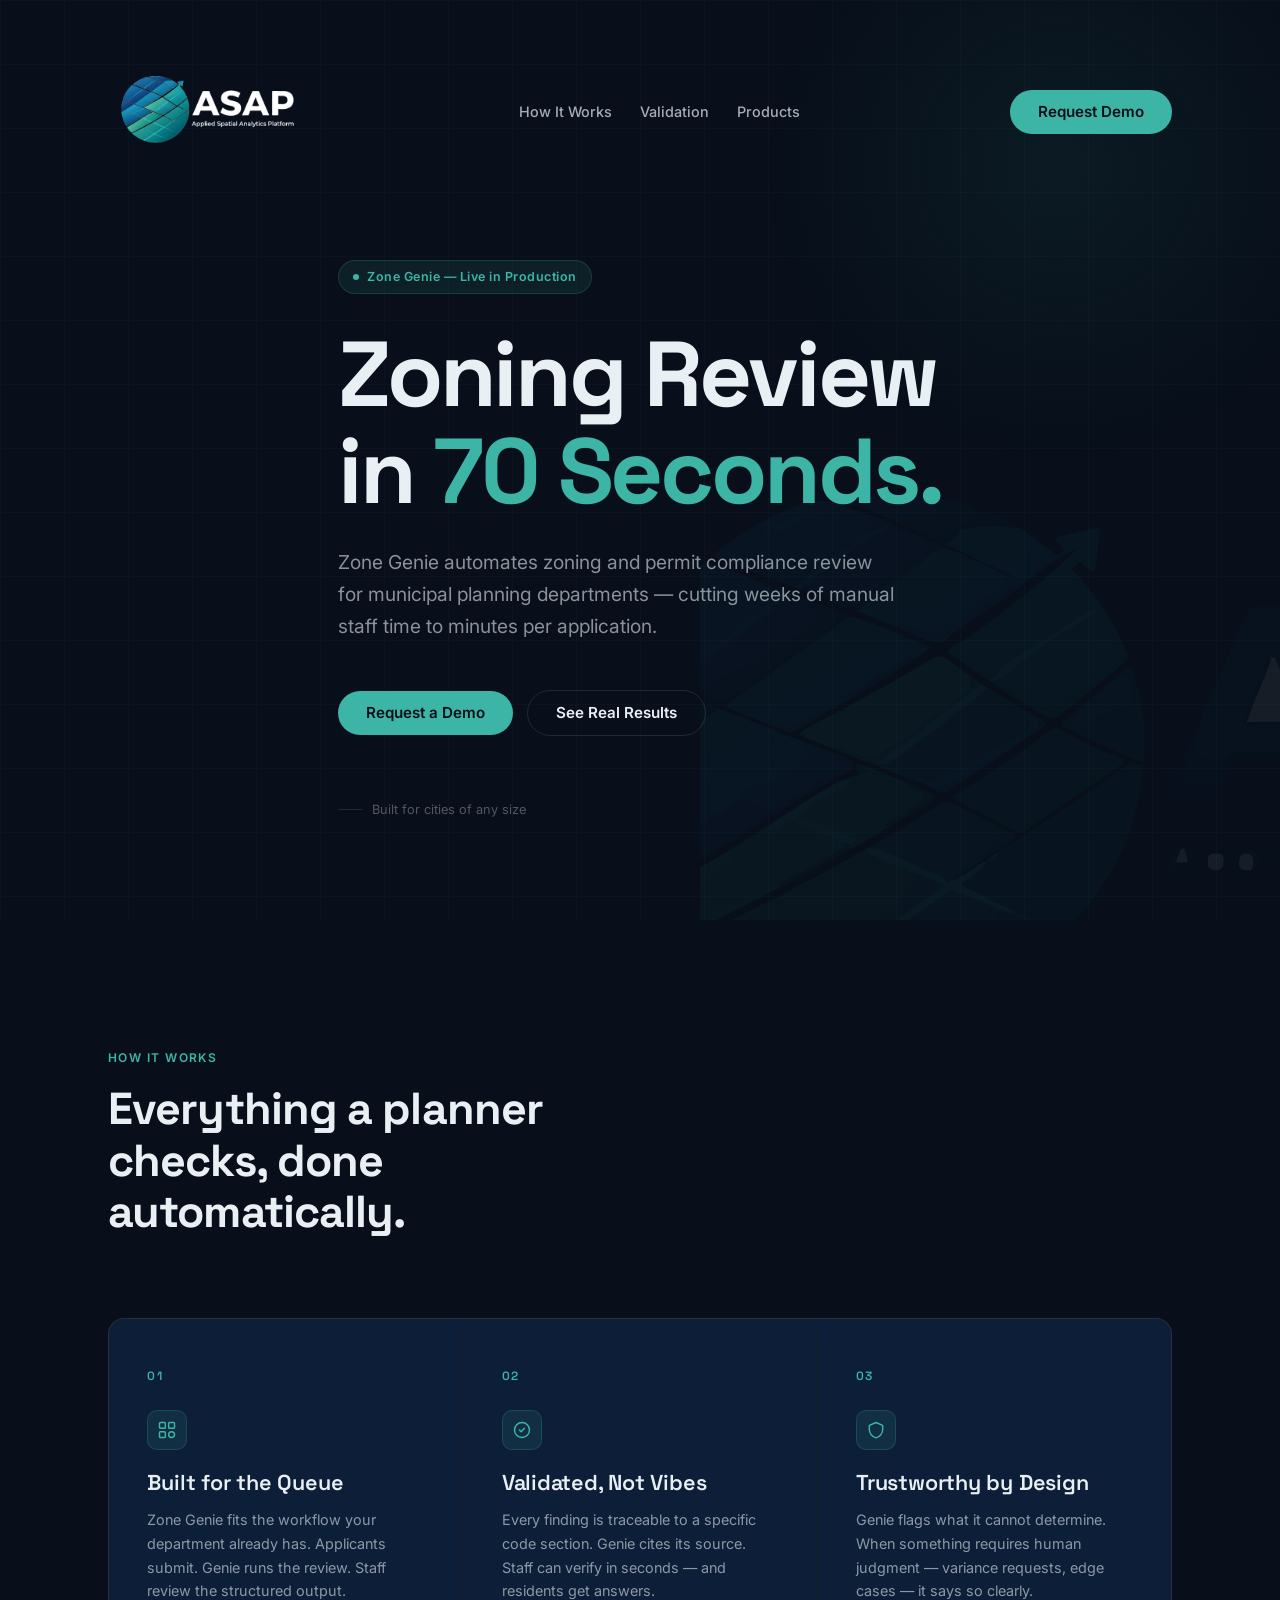
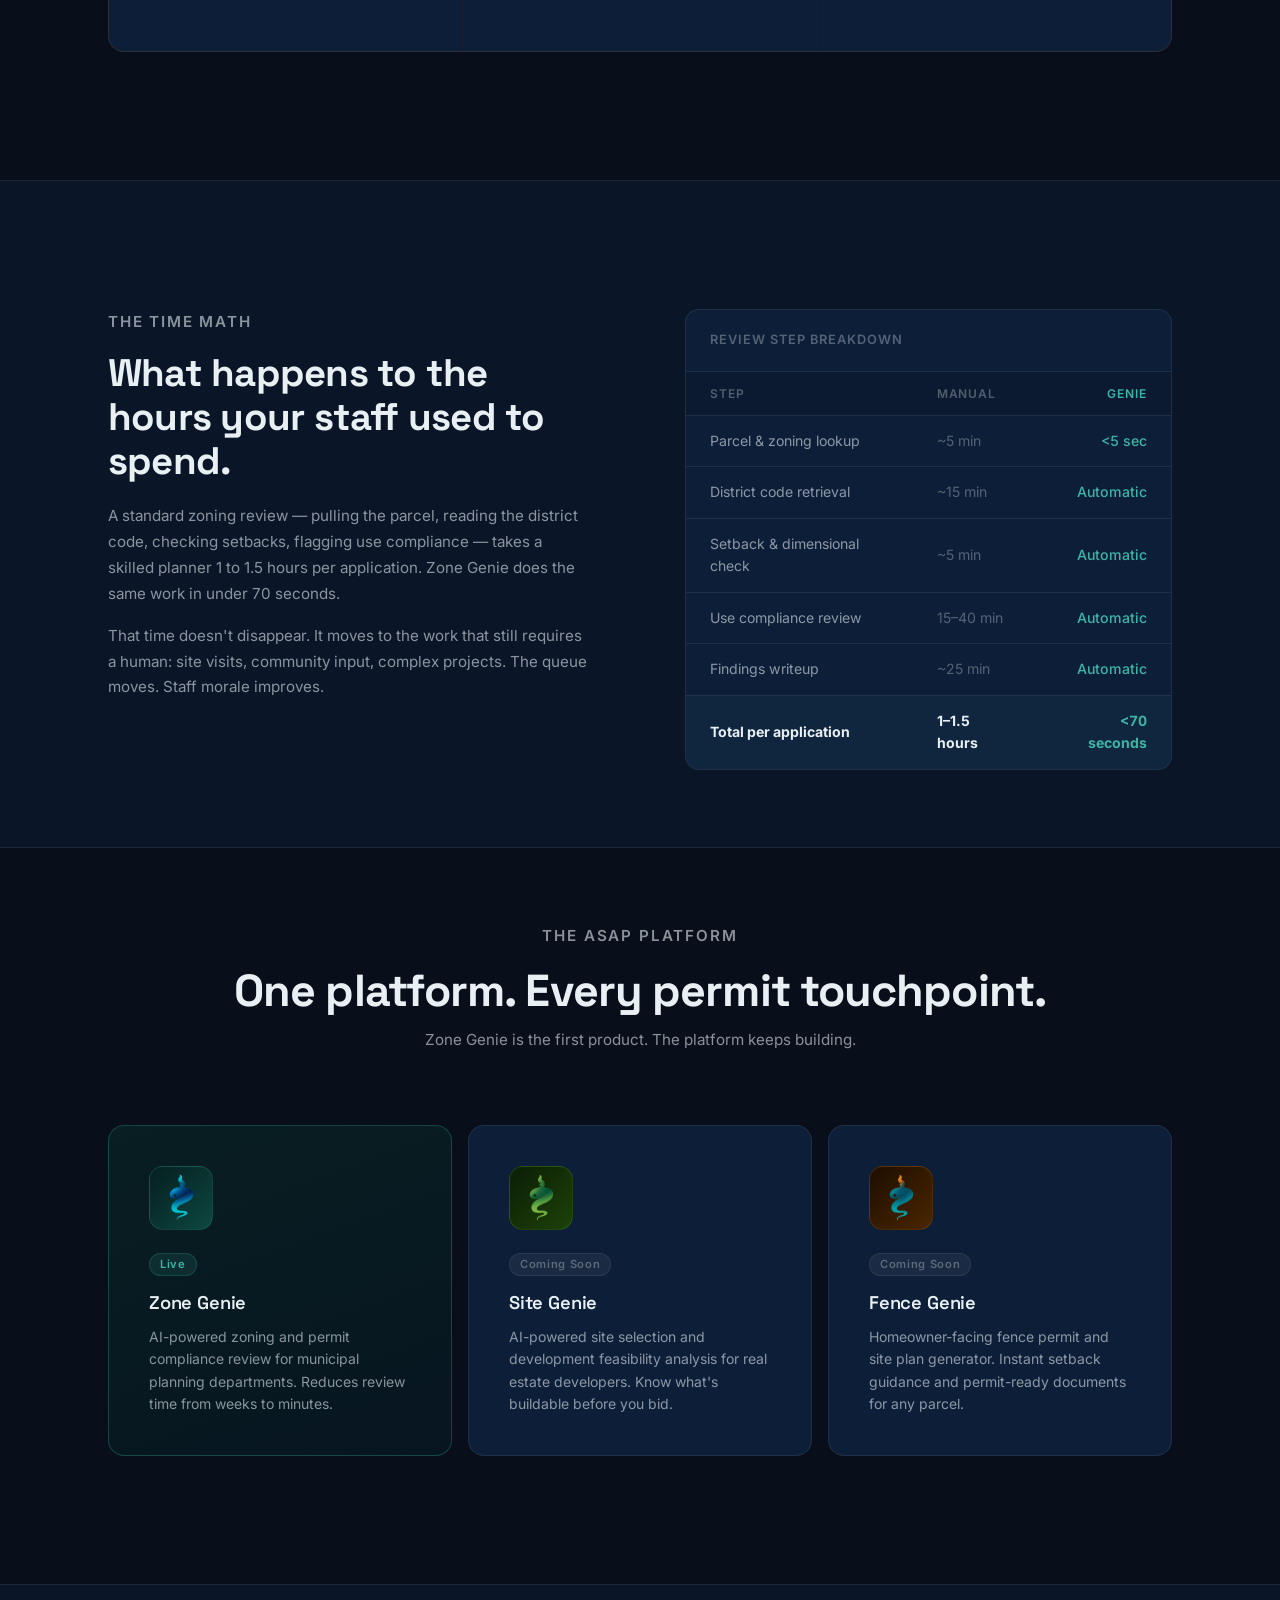
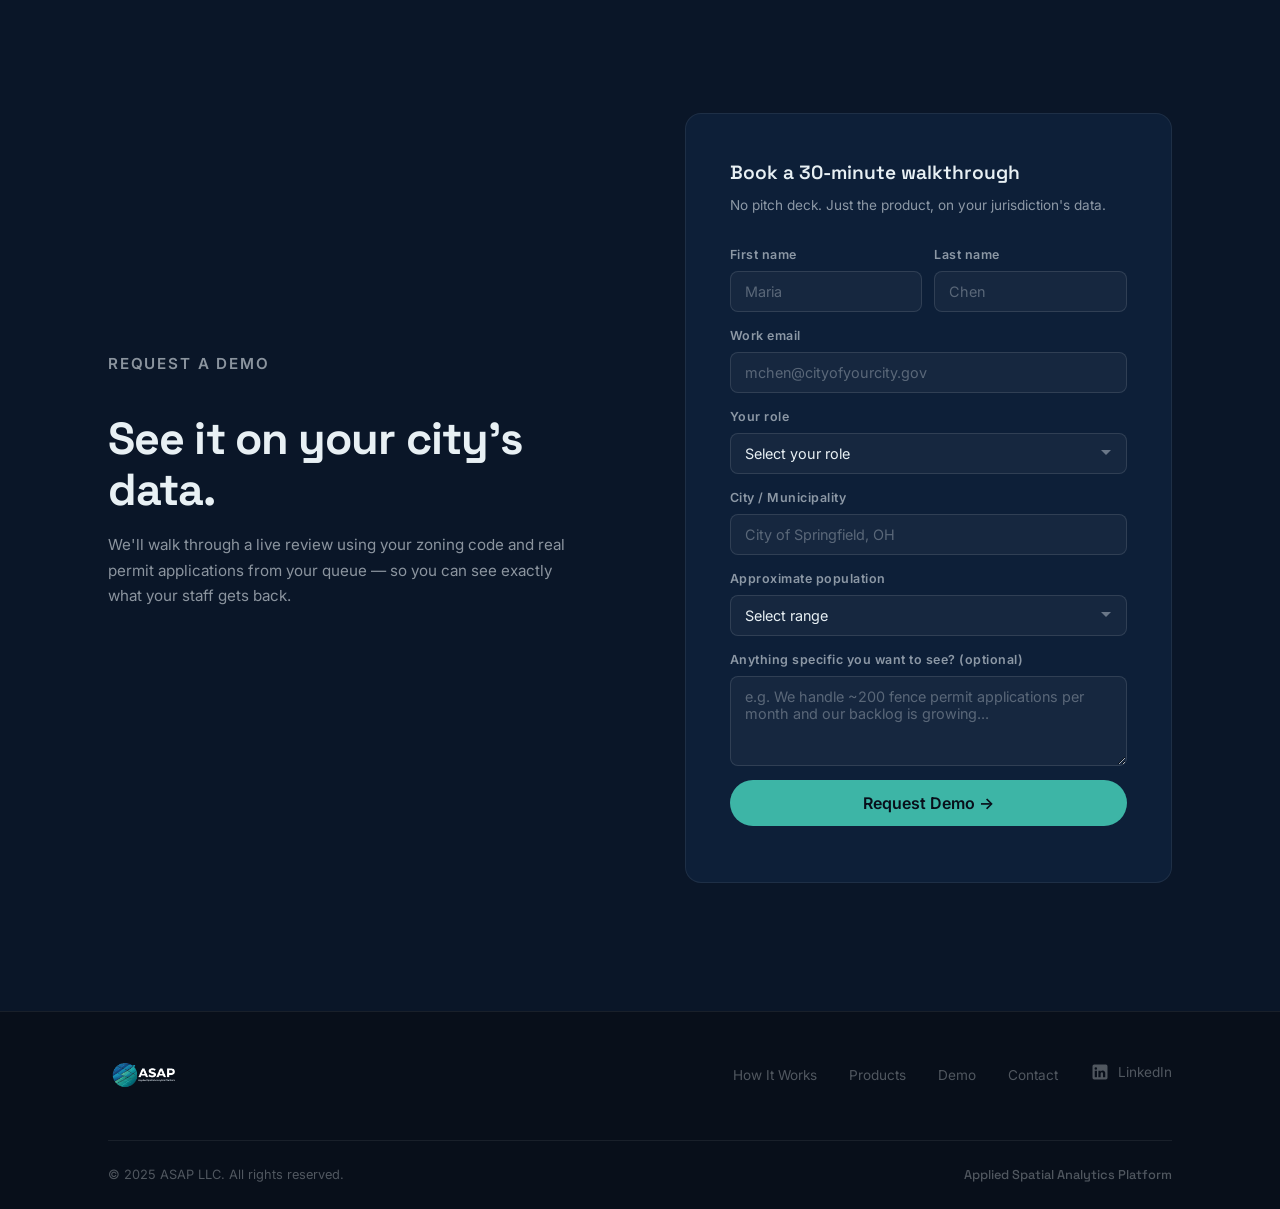
==== commit 39c80cf6: "Add product landing pages; update nav, logos, suite card links" ====
--- a/index.html
+++ b/index.html
@@ -111,6 +111,7 @@
       padding: 8px 0;
     }
 
+
     .nav__inner {
       display: flex;
       align-items: center;
@@ -139,8 +140,9 @@
     .nav__links {
       display: flex;
       align-items: center;
-      gap: 32px;
+      gap: 28px;
       list-style: none;
+      flex-shrink: 0;
     }
 
     .nav__links a {
@@ -1052,6 +1054,16 @@
       transition: color 150ms var(--ease-out);
     }
 
+    .footer__social {
+      display: inline-flex;
+      align-items: center;
+      gap: 8px;
+    }
+
+    .footer__social svg { display: block; }
+      transition: color 150ms var(--ease-out);
+    }
+
     @media (hover: hover) and (pointer: fine) {
       .footer__links a:hover { color: var(--text-secondary); }
     }
@@ -1135,7 +1147,7 @@
   <nav class="nav" id="nav" role="navigation" aria-label="Main navigation">
     <div class="container">
       <div class="nav__inner">
-        <a class="nav__logo" href="/" aria-label="ASAP — Applied Spatial Analytics Platform (home)">
+        <a class="nav__logo" href="index.html" aria-label="ASAP — Applied Spatial Analytics Platform (home)">
           <img src="asap-logo-official-white-wordmark.png" alt="ASAP">
         </a>
 
@@ -1329,26 +1341,26 @@
         </div>
 
         <div class="suite__grid">
-          <div class="suite-card suite-card--active suite-card--zg fade-up">
-            <div class="suite-card__mark suite-card__mark--zg" aria-label="Zone Genie logo mark"><img src="zone-genie-lamp.png" alt=""></div>
+          <a class="suite-card suite-card--active suite-card--zg fade-up" href="products/zone-genie.html">
+              <div class="suite-card__mark suite-card__mark--zg" aria-label="Zone Genie logo mark"><img src="zone-genie-lamp.png" alt=""></div>
             <div class="suite-card__status suite-card__status--live">Live</div>
             <h3>Zone Genie</h3>
             <p>AI-powered zoning and permit compliance review for municipal planning departments. Reduces review time from weeks to minutes.</p>
-          </div>
-
-          <div class="suite-card suite-card--pipeline suite-card--sg fade-up" style="transition-delay:80ms;">
+          </a>
+
+          <a class="suite-card suite-card--pipeline suite-card--sg fade-up" href="products/site-genie.html" style="transition-delay:80ms;">
             <div class="suite-card__mark suite-card__mark--sg" aria-label="Site Genie logo mark"><img src="site-genie-lamp.png" alt=""></div>
             <div class="suite-card__status suite-card__status--pipeline">Coming Soon</div>
             <h3>Site Genie</h3>
             <p>AI-powered site selection and development feasibility analysis for real estate developers. Know what's buildable before you bid.</p>
-          </div>
-
-          <div class="suite-card suite-card--pipeline suite-card--fg fade-up" style="transition-delay:160ms;">
+          </a>
+
+          <a class="suite-card suite-card--pipeline suite-card--fg fade-up" href="products/fence-genie.html" style="transition-delay:160ms;">
             <div class="suite-card__mark suite-card__mark--fg" aria-label="Fence Genie logo mark"><img src="fence-genie-lamp.png" alt=""></div>
             <div class="suite-card__status suite-card__status--pipeline">Coming Soon</div>
             <h3>Fence Genie</h3>
             <p>Homeowner-facing fence permit and site plan generator. Instant setback guidance and permit-ready documents for any parcel.</p>
-          </div>
+          </a>
         </div>
       </div>
     </section>
@@ -1376,7 +1388,8 @@
                   Demo request submissions are routed to: andie@asapgenie.com
                   Backend: Formspree. To change recipient, log in at formspree.io,
                   open this form's settings, and update the email address.
-                  The _to field below only works on Formspree paid plans.
+                  The Formspree form ID below currently points to the original
+                  recipient — swap it for a new form ID created under andie@.
               -->
               <form id="demo-form" action="https://formspree.io/f/mvzvqpww" method="POST" novalidate>
                 <input type="hidden" name="_subject" value="ASAP — Zone Genie Demo Request">
@@ -1436,6 +1449,8 @@
                 <div class="form-submit">
                   <button type="submit" class="btn btn--primary">Request Demo →</button>
                 </div>
+                <p class="form-note">
+</p>
               </form>
 
               <div class="form-status" id="form-status" role="status" aria-live="polite"></div>
@@ -1454,6 +1469,16 @@
       <div class="footer__inner">
         <a class="footer__brand" href="/" aria-label="ASAP home">
           <img src="asap-logo-official-white-wordmark.png" alt="ASAP" style="height:72px;width:auto;">
+          <!-- legacy mark below kept for reference; hidden
+          <svg width="28" height="28" viewBox="0 0 36 36" fill="none" aria-hidden="true" style="display:none">
+            <circle cx="18" cy="18" r="16" stroke="#3db5a6" stroke-width="1.5"/>
+            <ellipse cx="18" cy="18" rx="8" ry="16" stroke="#3db5a6" stroke-width="1.5"/>
+            <line x1="2" y1="18" x2="34" y2="18" stroke="#3db5a6" stroke-width="1.5"/>
+            <line x1="4.5" y1="10.5" x2="31.5" y2="10.5" stroke="#3db5a6" stroke-width="1.5"/>
+            <line x1="4.5" y1="25.5" x2="31.5" y2="25.5" stroke="#3db5a6" stroke-width="1.5"/>
+          </svg>
+          <span style="display:none;">ASAP</span>
+          -->
         </a>
 
         <ul class="footer__links">
@@ -1461,6 +1486,15 @@
           <li><a href="#suite">Products</a></li>
           <li><a href="#demo">Demo</a></li>
           <li><a href="mailto:hello@asapgenie.com">Contact</a></li>
+          <li>
+            <!-- TODO: replace # with the real LinkedIn company URL, e.g. https://www.linkedin.com/company/asapgenie/ -->
+            <a href="https://www.linkedin.com/company/asapgenie/" target="_blank" rel="noopener" aria-label="ASAP on LinkedIn" class="footer__social">
+              <svg width="20" height="20" viewBox="0 0 24 24" fill="currentColor" aria-hidden="true">
+                <path d="M19 3A2 2 0 0 1 21 5v14a2 2 0 0 1-2 2H5a2 2 0 0 1-2-2V5a2 2 0 0 1 2-2h14zM8.34 18.34v-7.86H5.67v7.86h2.67zM7 9.34a1.55 1.55 0 1 0 0-3.1 1.55 1.55 0 0 0 0 3.1zm11.34 9V14a3.13 3.13 0 0 0-3.13-3.66 2.7 2.7 0 0 0-2.46 1.35v-1.16H10.1c.04.75 0 7.86 0 7.86h2.67v-4.39a1.83 1.83 0 0 1 .09-.65 1.46 1.46 0 0 1 1.37-.98c.97 0 1.36.74 1.36 1.83v4.19h2.67z"/>
+              </svg>
+              <span class="footer__social-label">LinkedIn</span>
+            </a>
+          </li>
         </ul>
       </div>
 
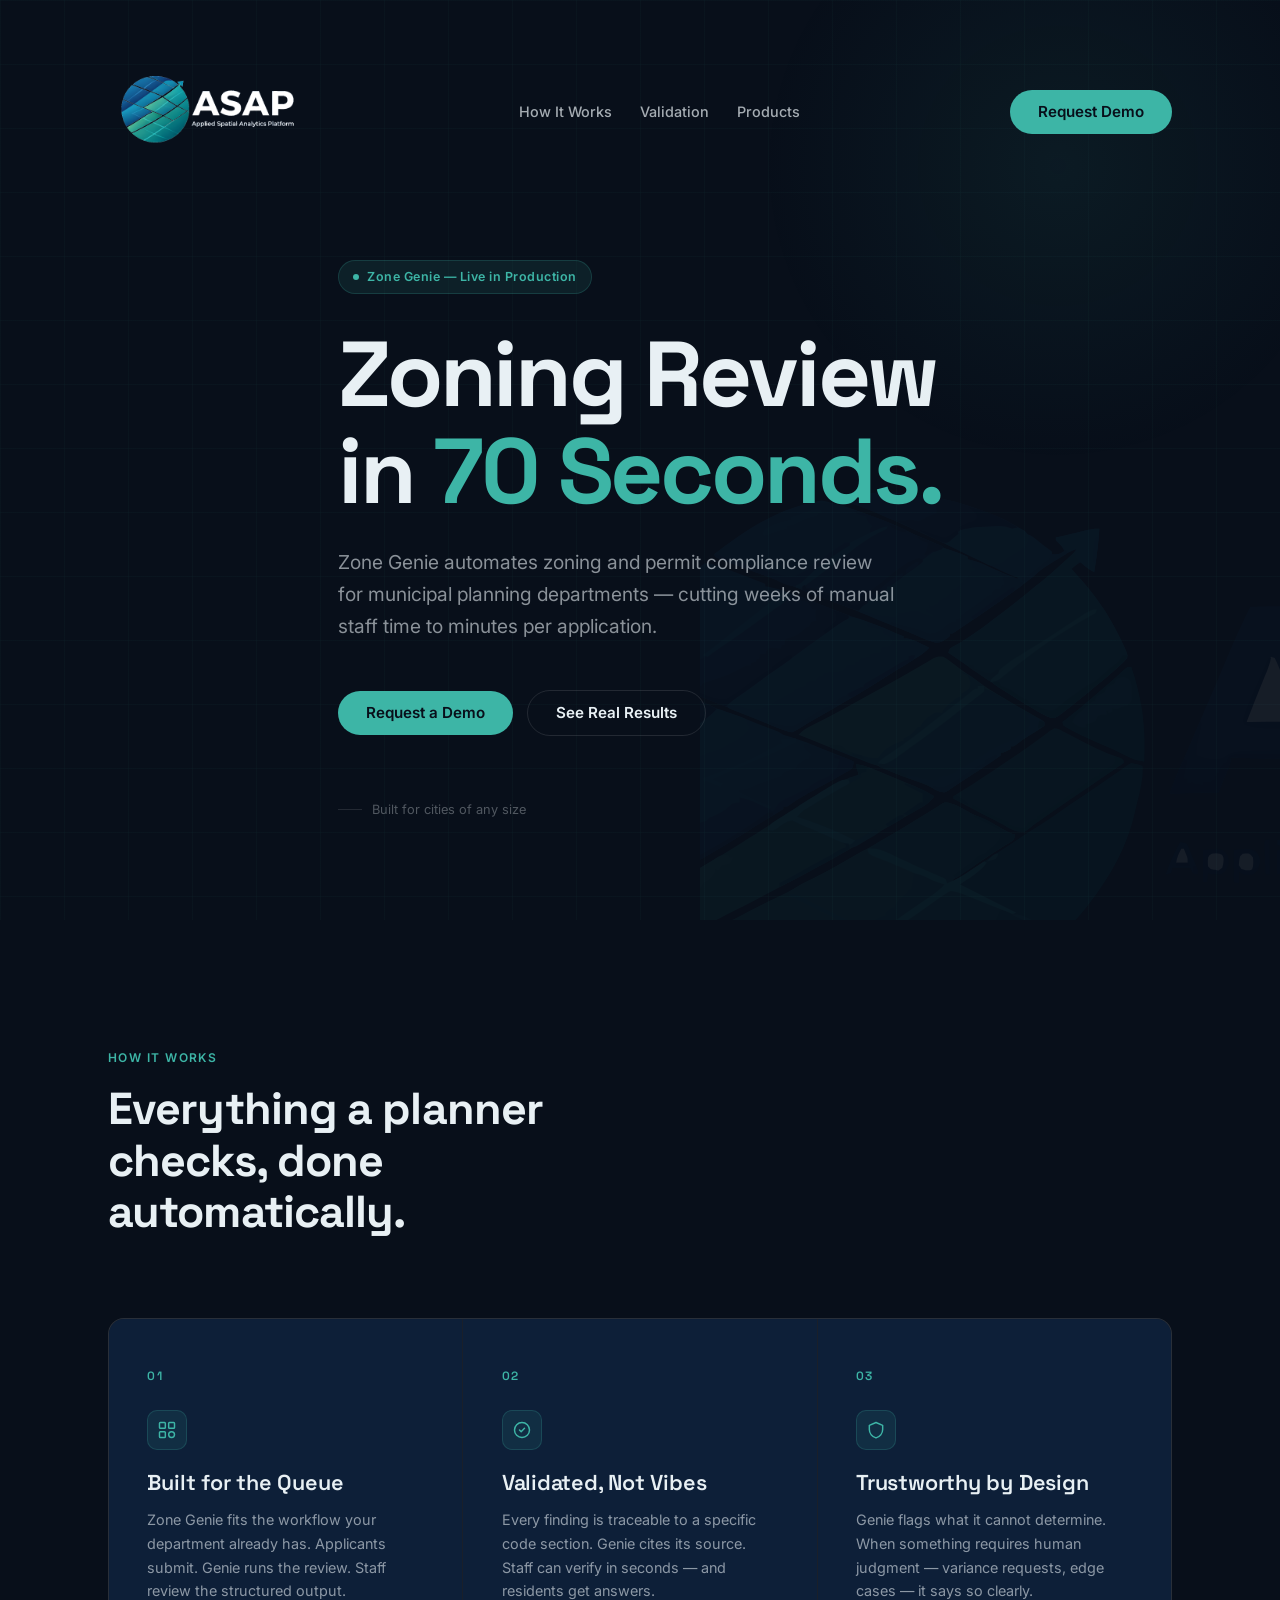
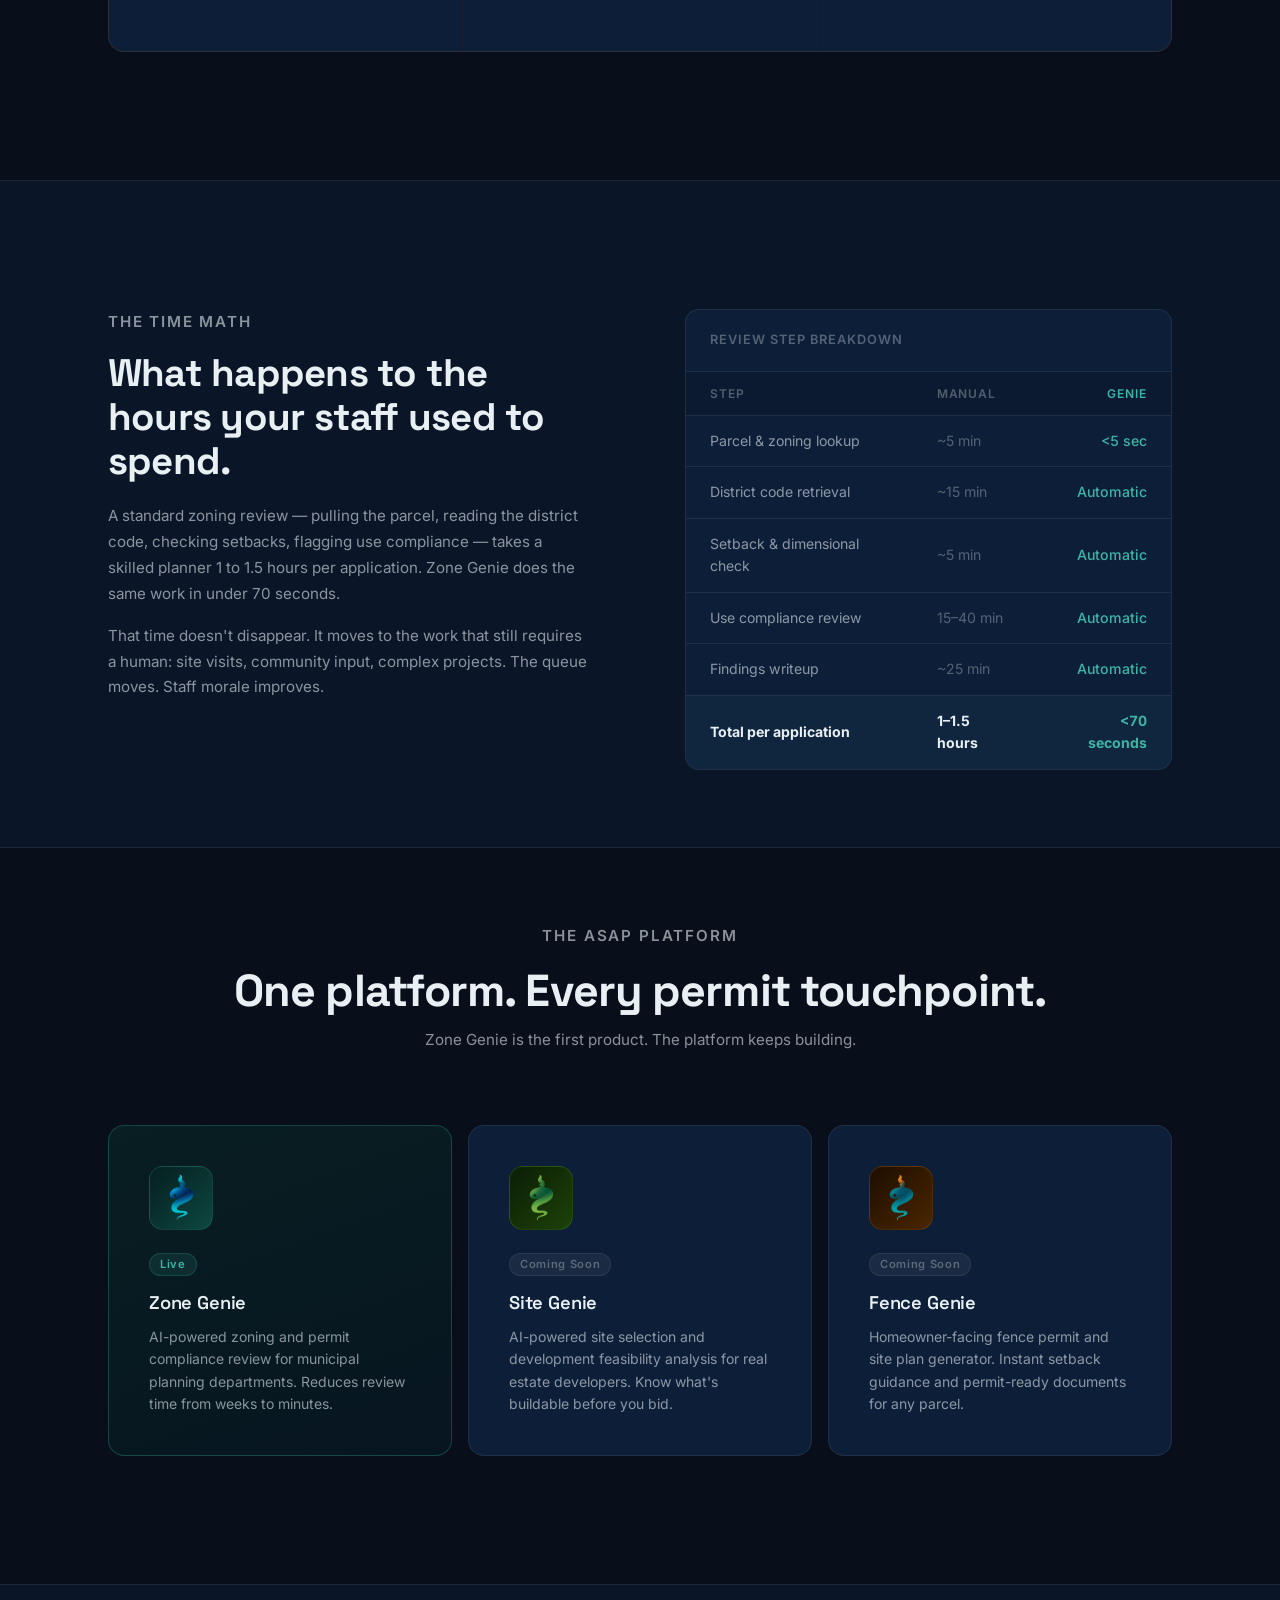
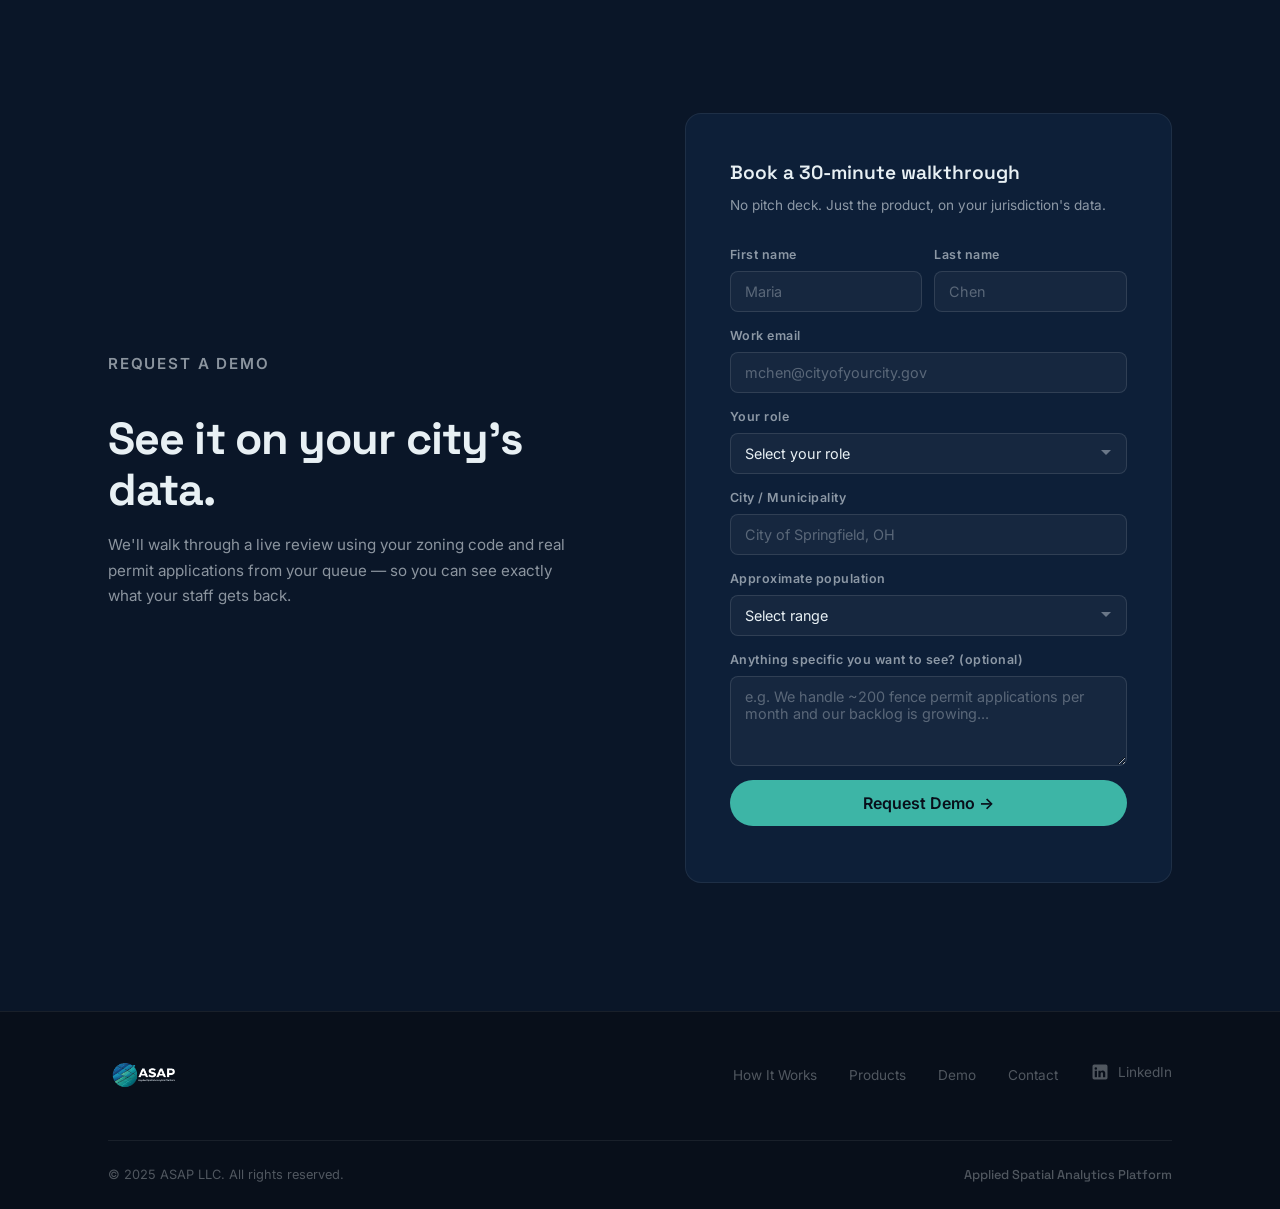
==== commit 8454704e: "Add contact modal with Formspree form" ====
--- a/index.html
+++ b/index.html
@@ -1139,6 +1139,83 @@
       .footer__links { flex-direction: column; gap: 12px; }
       .footer__bottom { flex-direction: column; align-items: flex-start; }
     }
+
+    /* ─── Contact Modal ──────────────────────────────────────── */
+    .contact-modal {
+      position: fixed;
+      inset: 0;
+      z-index: 200;
+      display: flex;
+      align-items: center;
+      justify-content: center;
+      padding: 20px;
+      background: rgba(8,15,26,0.82);
+      backdrop-filter: blur(10px);
+      -webkit-backdrop-filter: blur(10px);
+      opacity: 0;
+      pointer-events: none;
+      transition: opacity 220ms var(--ease-out);
+    }
+
+    .contact-modal.open {
+      opacity: 1;
+      pointer-events: all;
+    }
+
+    .contact-modal__card {
+      background: var(--bg-card);
+      border: 1px solid var(--border-light);
+      border-radius: 16px;
+      padding: 40px;
+      width: 100%;
+      max-width: 480px;
+      position: relative;
+      transform: translateY(16px);
+      transition: transform 240ms var(--ease-out);
+    }
+
+    .contact-modal.open .contact-modal__card {
+      transform: translateY(0);
+    }
+
+    .contact-modal__close {
+      position: absolute;
+      top: 14px;
+      right: 14px;
+      background: none;
+      border: none;
+      cursor: pointer;
+      color: var(--text-tertiary);
+      padding: 6px;
+      line-height: 1;
+      transition: color 150ms var(--ease-out);
+    }
+
+    @media (hover: hover) and (pointer: fine) {
+      .contact-modal__close:hover { color: var(--text-primary); }
+    }
+
+    .contact-modal__title {
+      font-family: var(--font-display);
+      font-size: 1.5rem;
+      font-weight: 700;
+      margin-bottom: 6px;
+    }
+
+    .contact-modal__sub {
+      color: var(--text-secondary);
+      font-size: 0.9rem;
+      margin-bottom: 28px;
+    }
+
+    .contact-modal__status {
+      margin-top: 14px;
+      font-size: 0.875rem;
+      min-height: 20px;
+    }
+
+    .contact-modal__status.success { color: var(--accent); }
+    .contact-modal__status.error   { color: #f87171; }
   </style>
 </head>
 <body>
@@ -1341,21 +1418,21 @@
         </div>
 
         <div class="suite__grid">
-          <a class="suite-card suite-card--active suite-card--zg fade-up" href="products/zone-genie.html">
+          <div class="suite-card suite-card--active suite-card--zg fade-up">
               <div class="suite-card__mark suite-card__mark--zg" aria-label="Zone Genie logo mark"><img src="zone-genie-lamp.png" alt=""></div>
             <div class="suite-card__status suite-card__status--live">Live</div>
             <h3>Zone Genie</h3>
             <p>AI-powered zoning and permit compliance review for municipal planning departments. Reduces review time from weeks to minutes.</p>
-          </a>
-
-          <a class="suite-card suite-card--pipeline suite-card--sg fade-up" href="products/site-genie.html" style="transition-delay:80ms;">
+          </div>
+
+          <div class="suite-card suite-card--pipeline suite-card--sg fade-up" style="transition-delay:80ms;">
             <div class="suite-card__mark suite-card__mark--sg" aria-label="Site Genie logo mark"><img src="site-genie-lamp.png" alt=""></div>
             <div class="suite-card__status suite-card__status--pipeline">Coming Soon</div>
             <h3>Site Genie</h3>
             <p>AI-powered site selection and development feasibility analysis for real estate developers. Know what's buildable before you bid.</p>
-          </a>
-
-          <a class="suite-card suite-card--pipeline suite-card--fg fade-up" href="products/fence-genie.html" style="transition-delay:160ms;">
+          </div>
+
+          <div class="suite-card suite-card--pipeline suite-card--fg fade-up" style="transition-delay:160ms;">
             <div class="suite-card__mark suite-card__mark--fg" aria-label="Fence Genie logo mark"><img src="fence-genie-lamp.png" alt=""></div>
             <div class="suite-card__status suite-card__status--pipeline">Coming Soon</div>
             <h3>Fence Genie</h3>
@@ -1485,7 +1562,7 @@
           <li><a href="#pillars">How It Works</a></li>
           <li><a href="#suite">Products</a></li>
           <li><a href="#demo">Demo</a></li>
-          <li><a href="mailto:hello@asapgenie.com">Contact</a></li>
+          <li><a href="#" id="contact-link">Contact</a></li>
           <li>
             <!-- TODO: replace # with the real LinkedIn company URL, e.g. https://www.linkedin.com/company/asapgenie/ -->
             <a href="https://www.linkedin.com/company/asapgenie/" target="_blank" rel="noopener" aria-label="ASAP on LinkedIn" class="footer__social">
@@ -1504,6 +1581,44 @@
       </div>
     </div>
   </footer>
+
+  <!-- ═══ CONTACT MODAL ══════════════════════════════════════════ -->
+  <div class="contact-modal" id="contact-modal" role="dialog" aria-modal="true" aria-labelledby="contact-modal-title">
+    <div class="contact-modal__card">
+      <button class="contact-modal__close" id="contact-modal-close" aria-label="Close">
+        <svg width="18" height="18" viewBox="0 0 18 18" fill="none" stroke="currentColor" stroke-width="2" stroke-linecap="round">
+          <line x1="3" y1="3" x2="15" y2="15"/><line x1="15" y1="3" x2="3" y2="15"/>
+        </svg>
+      </button>
+      <h2 class="contact-modal__title" id="contact-modal-title">Get in touch</h2>
+      <p class="contact-modal__sub">We'll get back to you within one business day.</p>
+      <form id="contact-form" action="https://formspree.io/f/mvzvqpww" method="POST" novalidate>
+        <input type="hidden" name="_subject" value="ASAP — Contact Form">
+        <div class="form-row">
+          <div class="form-group">
+            <label for="contact-first">First name</label>
+            <input type="text" id="contact-first" name="firstName" placeholder="Maria" required autocomplete="given-name">
+          </div>
+          <div class="form-group">
+            <label for="contact-last">Last name</label>
+            <input type="text" id="contact-last" name="lastName" placeholder="Chen" required autocomplete="family-name">
+          </div>
+        </div>
+        <div class="form-group full">
+          <label for="contact-email">Email</label>
+          <input type="email" id="contact-email" name="email" placeholder="you@example.com" required autocomplete="email">
+        </div>
+        <div class="form-group full">
+          <label for="contact-message">Message</label>
+          <textarea id="contact-message" name="message" placeholder="What's on your mind?" required></textarea>
+        </div>
+        <div class="form-submit">
+          <button type="submit" class="btn btn--primary" style="width:100%;">Send Message →</button>
+        </div>
+        <div class="contact-modal__status" id="contact-status" role="status" aria-live="polite"></div>
+      </form>
+    </div>
+  </div>
 
   <!-- ═══ SCRIPTS ══════════════════════════════════════════════════ -->
   <script>
@@ -1598,12 +1713,72 @@
           }
         } catch {
           formStatus.className = 'form-status error';
-          formStatus.textContent = 'Something went wrong. Please email us directly at hello@asapgenie.com';
+          formStatus.textContent = 'Something went wrong. Please try again or use the Contact link below.';
           submitBtn.disabled = false;
           submitBtn.textContent = 'Request Demo →';
         }
       });
     }
+
+    // Contact modal
+    const contactModal = document.getElementById('contact-modal');
+    const contactLink  = document.getElementById('contact-link');
+    const contactClose = document.getElementById('contact-modal-close');
+    const contactForm  = document.getElementById('contact-form');
+    const contactStatus = document.getElementById('contact-status');
+    const contactSubmit = contactForm ? contactForm.querySelector('[type="submit"]') : null;
+
+    function openContactModal(e) {
+      e && e.preventDefault();
+      contactModal.classList.add('open');
+      document.body.style.overflow = 'hidden';
+      contactClose.focus();
+    }
+
+    function closeContactModal() {
+      contactModal.classList.remove('open');
+      document.body.style.overflow = '';
+    }
+
+    contactLink && contactLink.addEventListener('click', openContactModal);
+    contactClose && contactClose.addEventListener('click', closeContactModal);
+
+    contactModal && contactModal.addEventListener('click', e => {
+      if (e.target === contactModal) closeContactModal();
+    });
+
+    document.addEventListener('keydown', e => {
+      if (e.key === 'Escape' && contactModal.classList.contains('open')) closeContactModal();
+    });
+
+    if (contactForm) {
+      contactForm.addEventListener('submit', async e => {
+        e.preventDefault();
+        contactSubmit.disabled = true;
+        contactSubmit.textContent = 'Sending…';
+
+        try {
+          const res = await fetch(contactForm.action, {
+            method: 'POST',
+            body: new FormData(contactForm),
+            headers: { 'Accept': 'application/json' }
+          });
+
+          if (res.ok) {
+            contactForm.style.display = 'none';
+            contactStatus.className = 'contact-modal__status success';
+            contactStatus.textContent = "✓ Message sent. We'll be in touch shortly.";
+          } else {
+            throw new Error();
+          }
+        } catch {
+          contactStatus.className = 'contact-modal__status error';
+          contactStatus.textContent = 'Something went wrong. Please try again.';
+          contactSubmit.disabled = false;
+          contactSubmit.textContent = 'Send Message →';
+        }
+      });
+    }
   </script>
 </body>
 </html>
